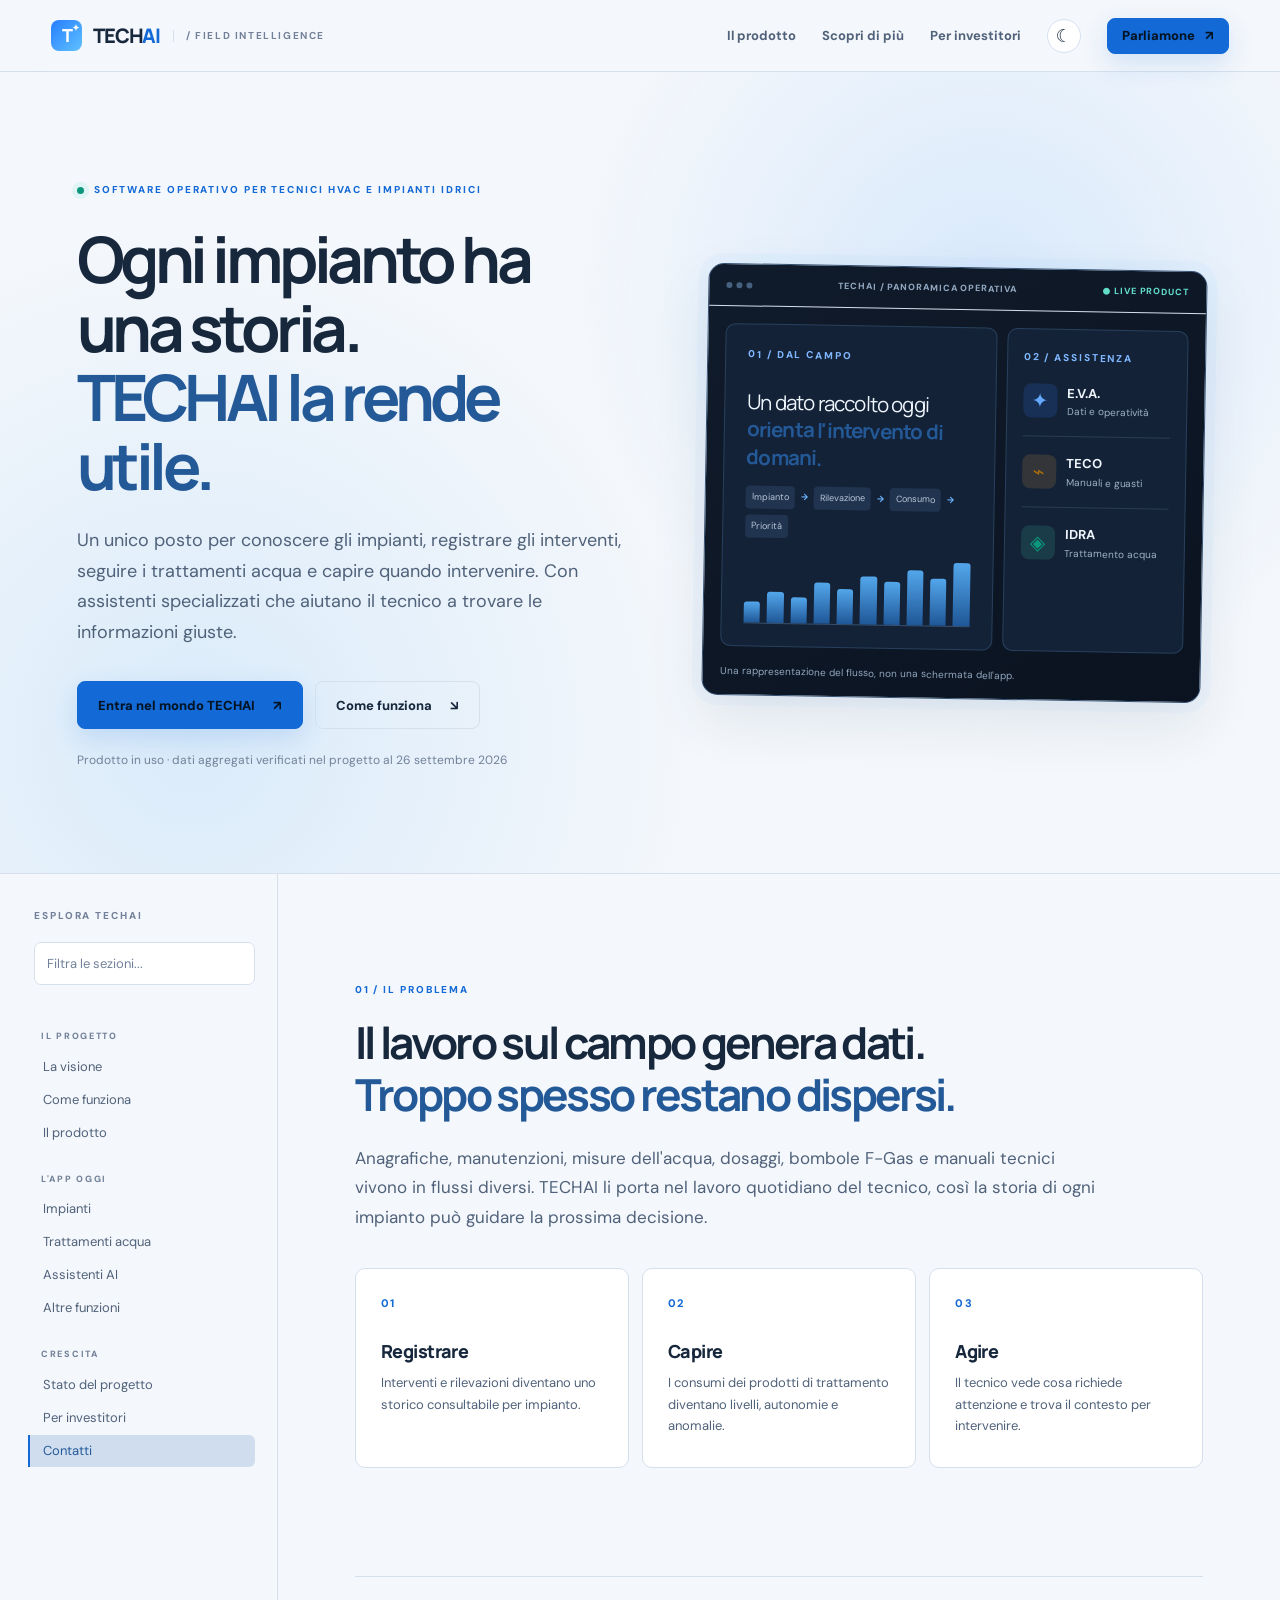
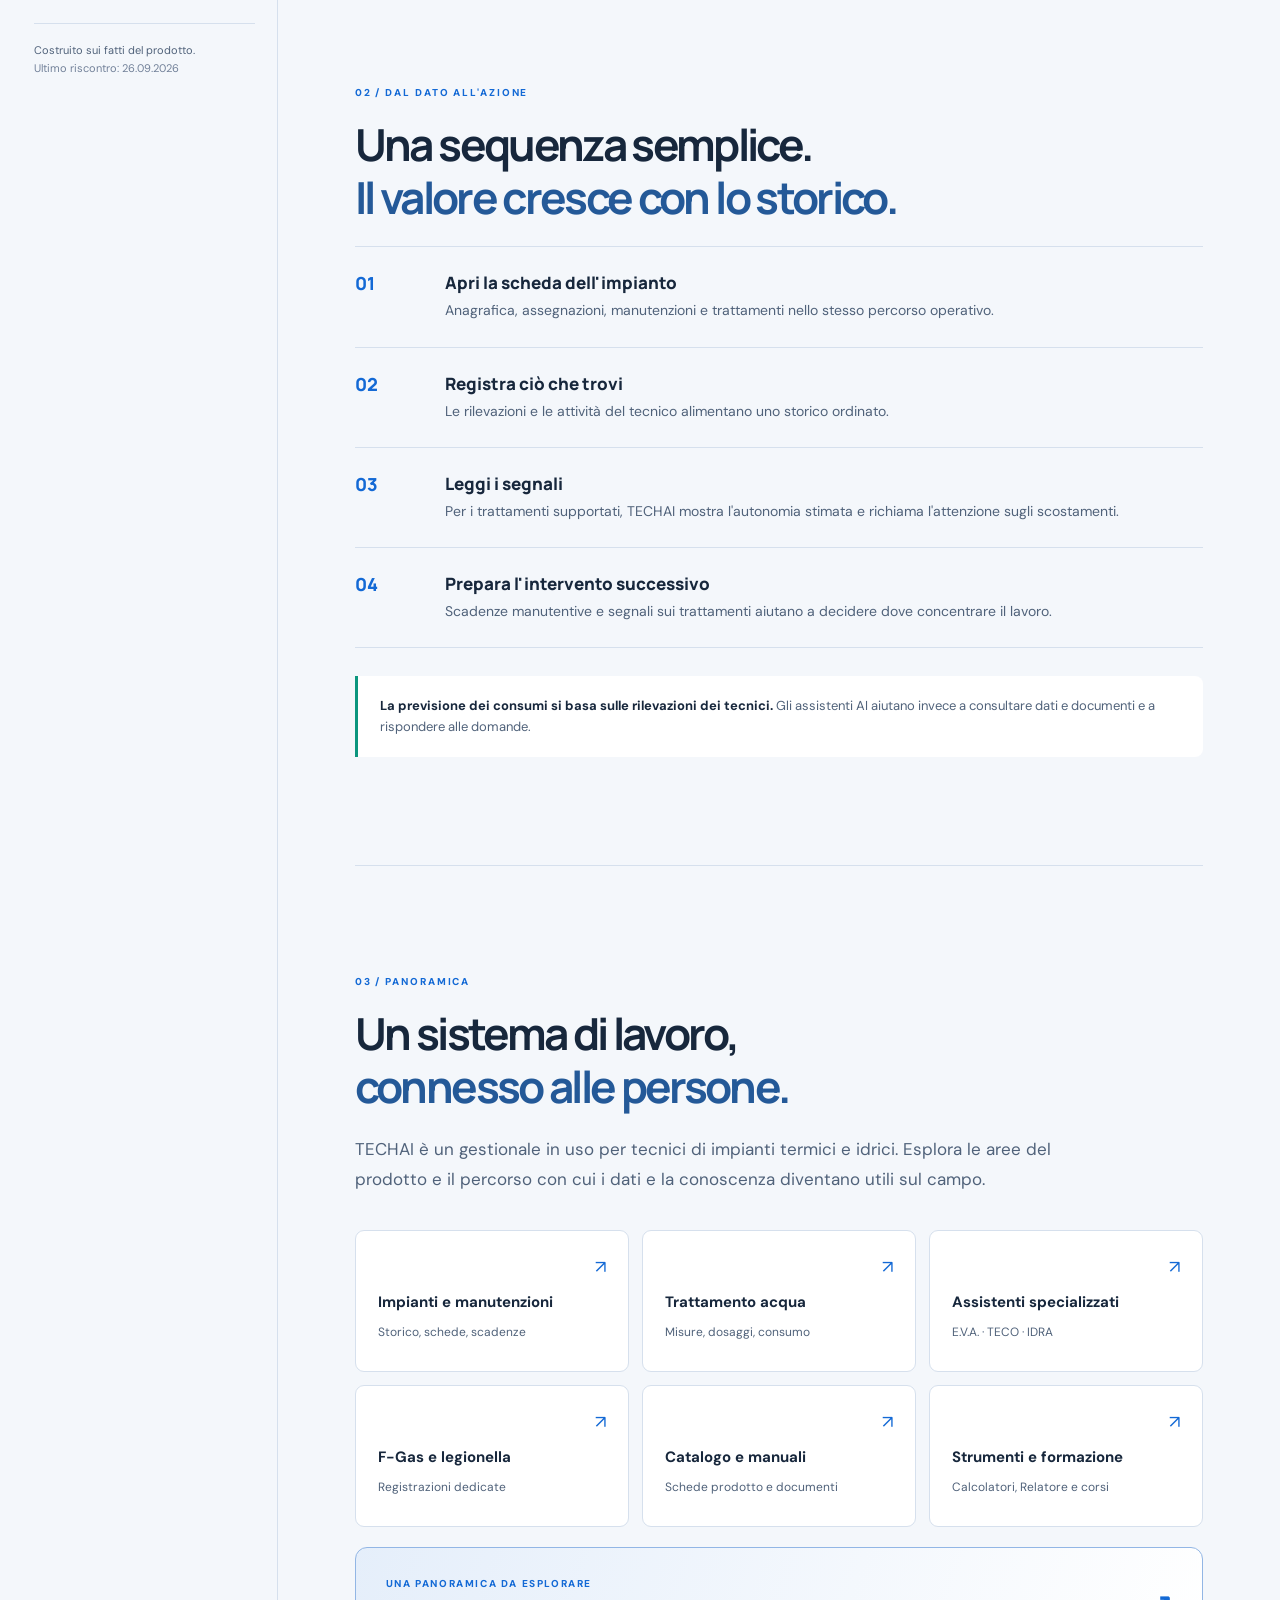
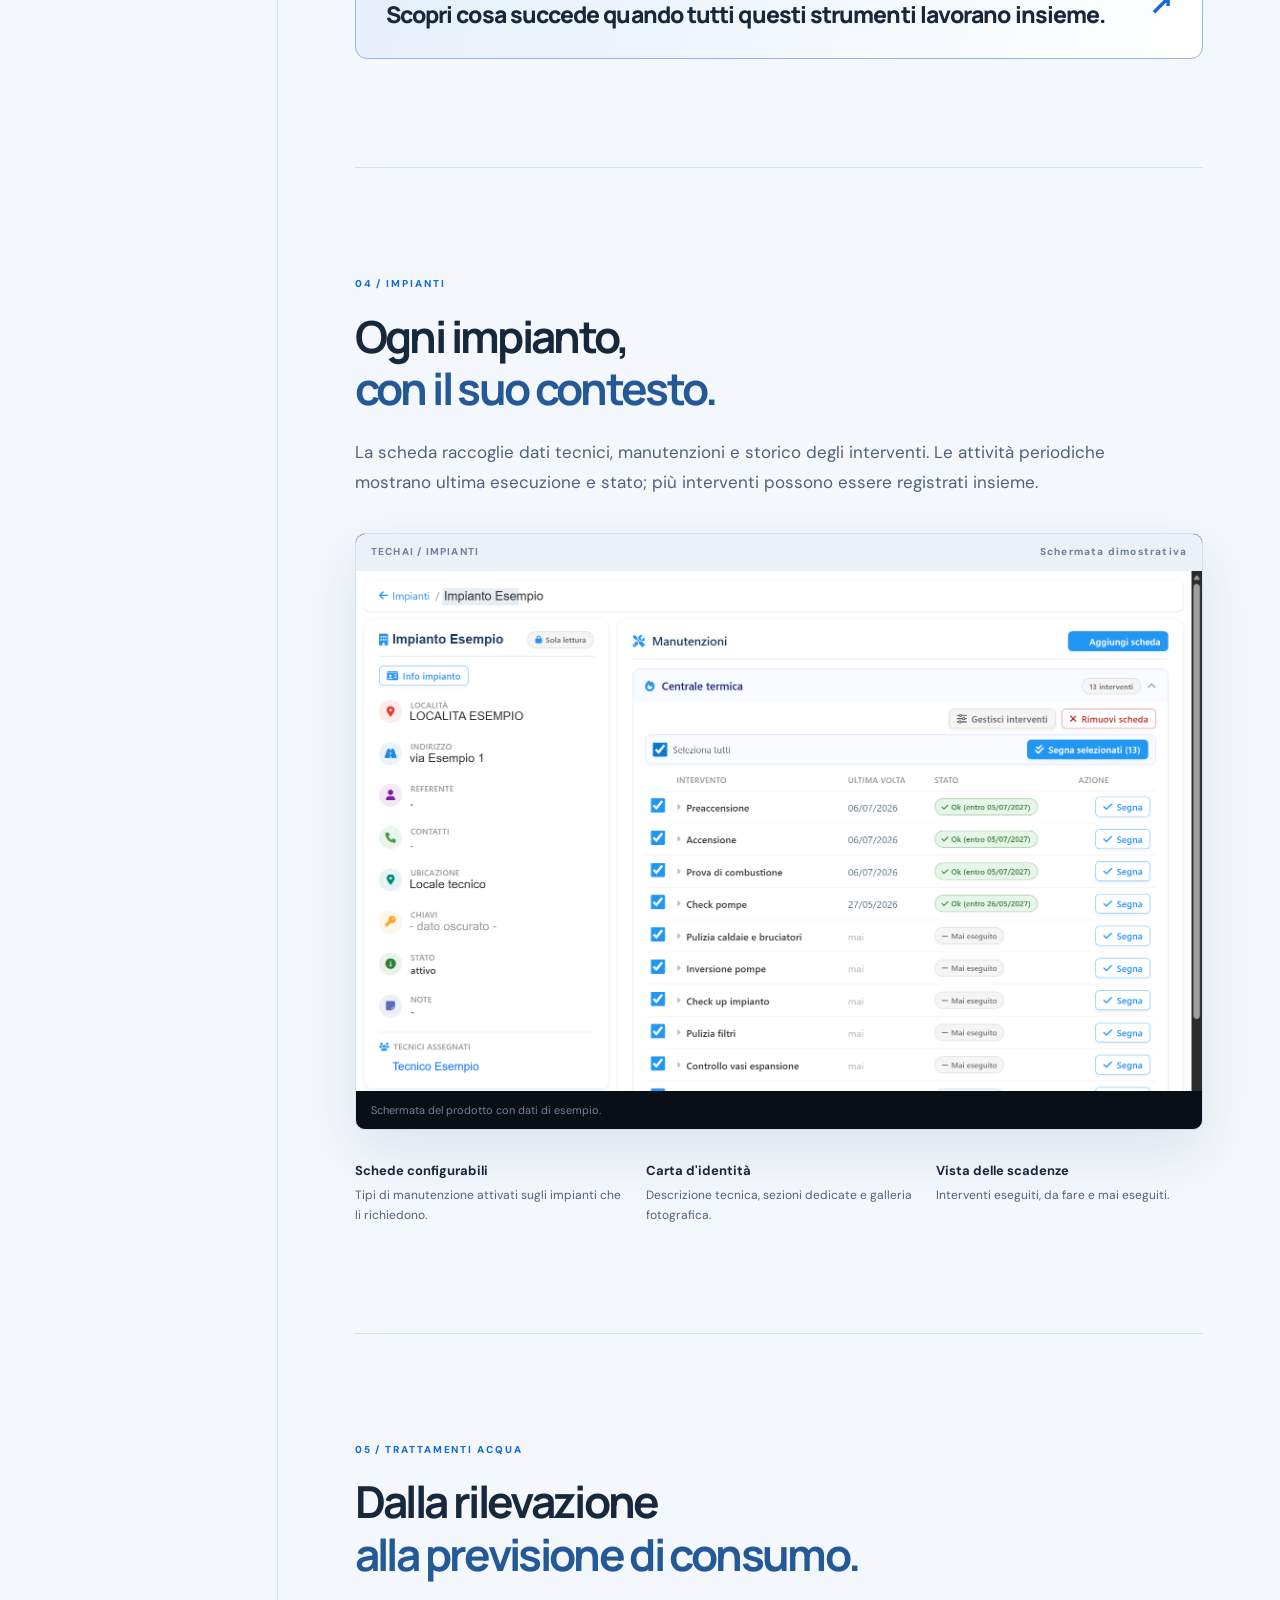
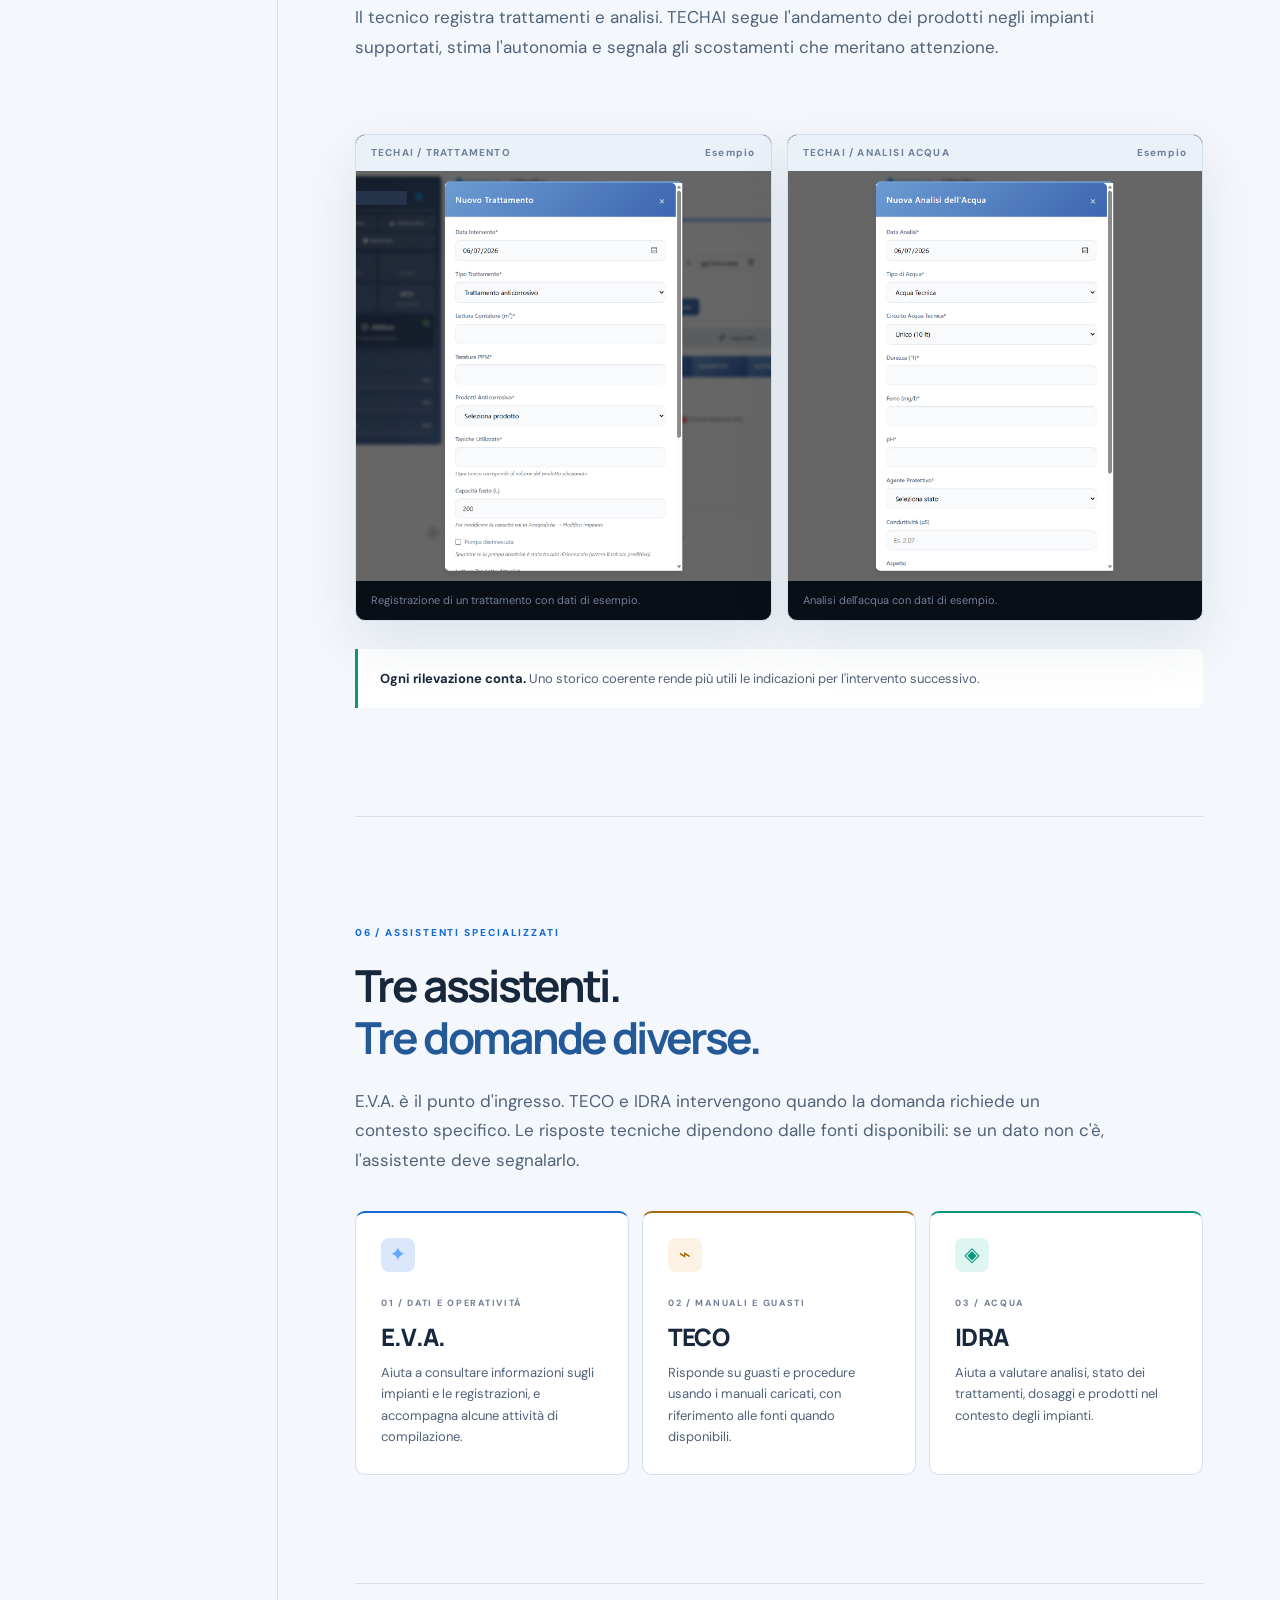
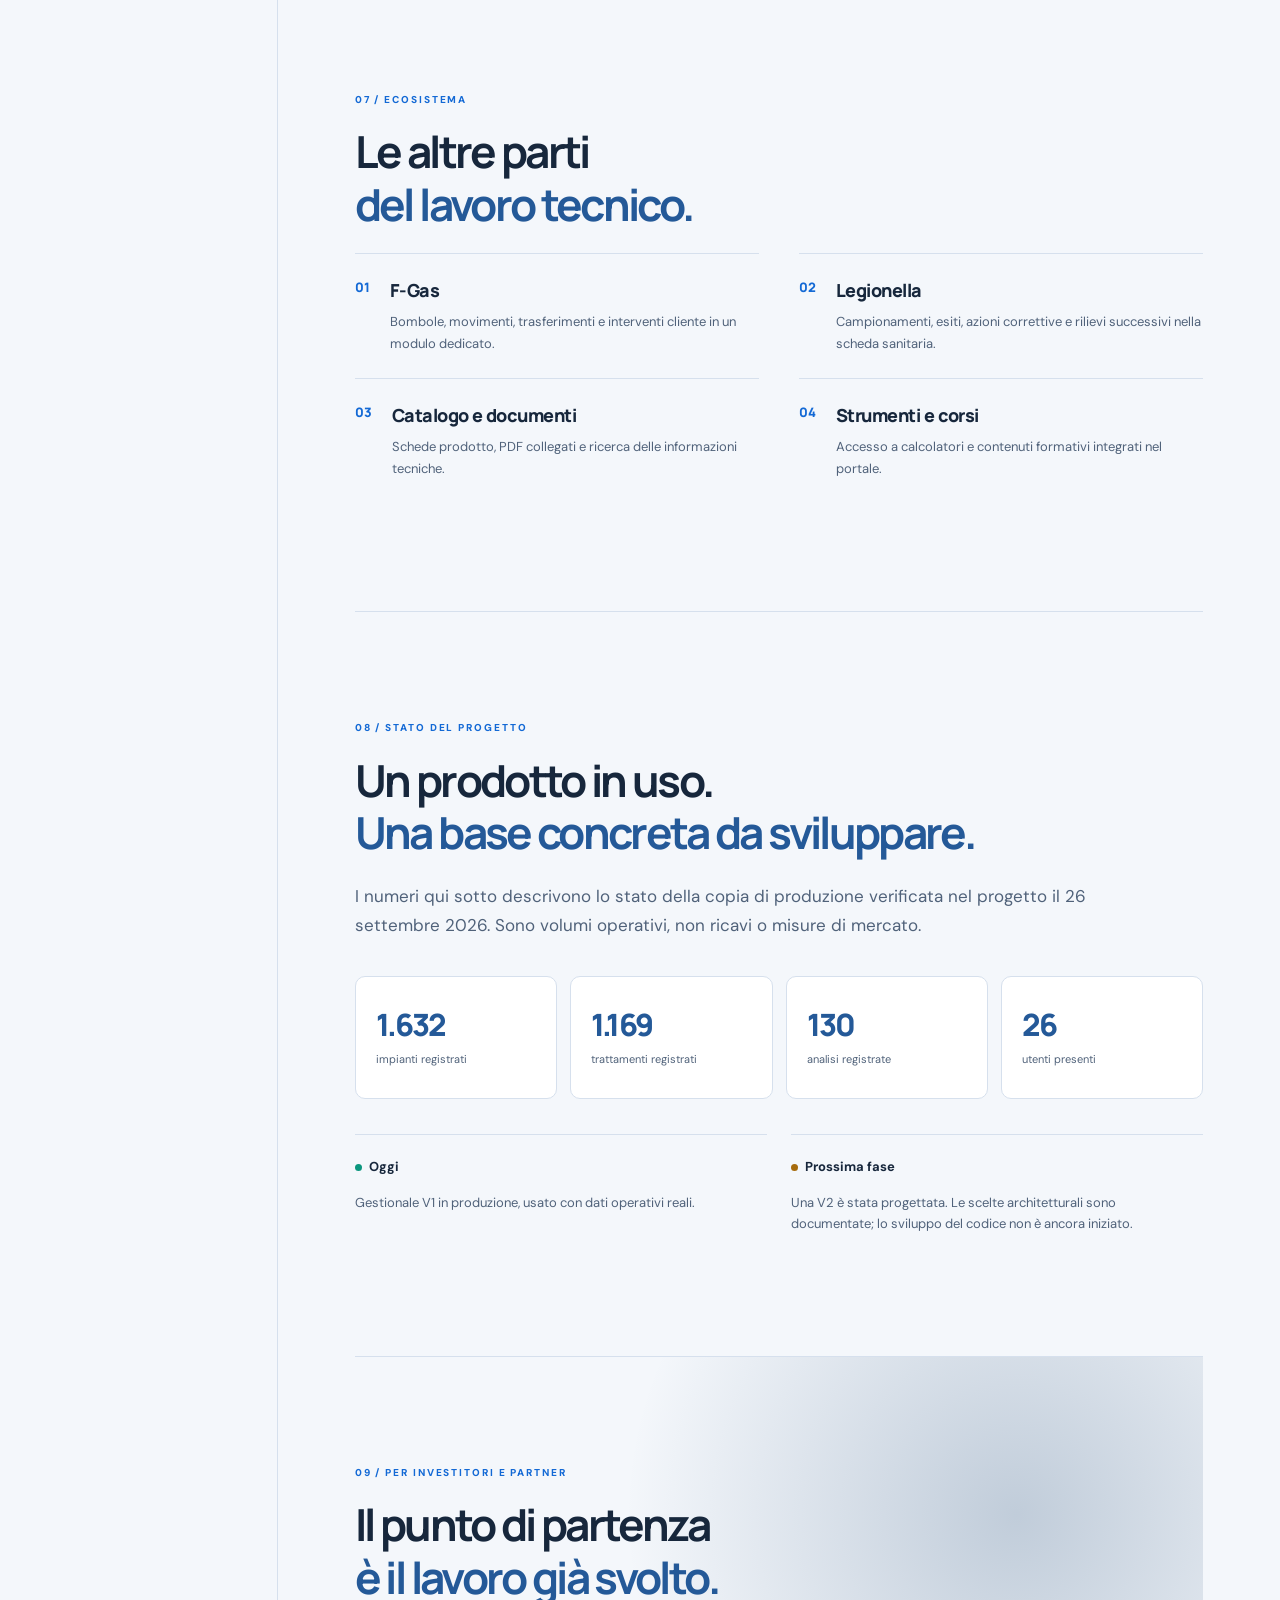
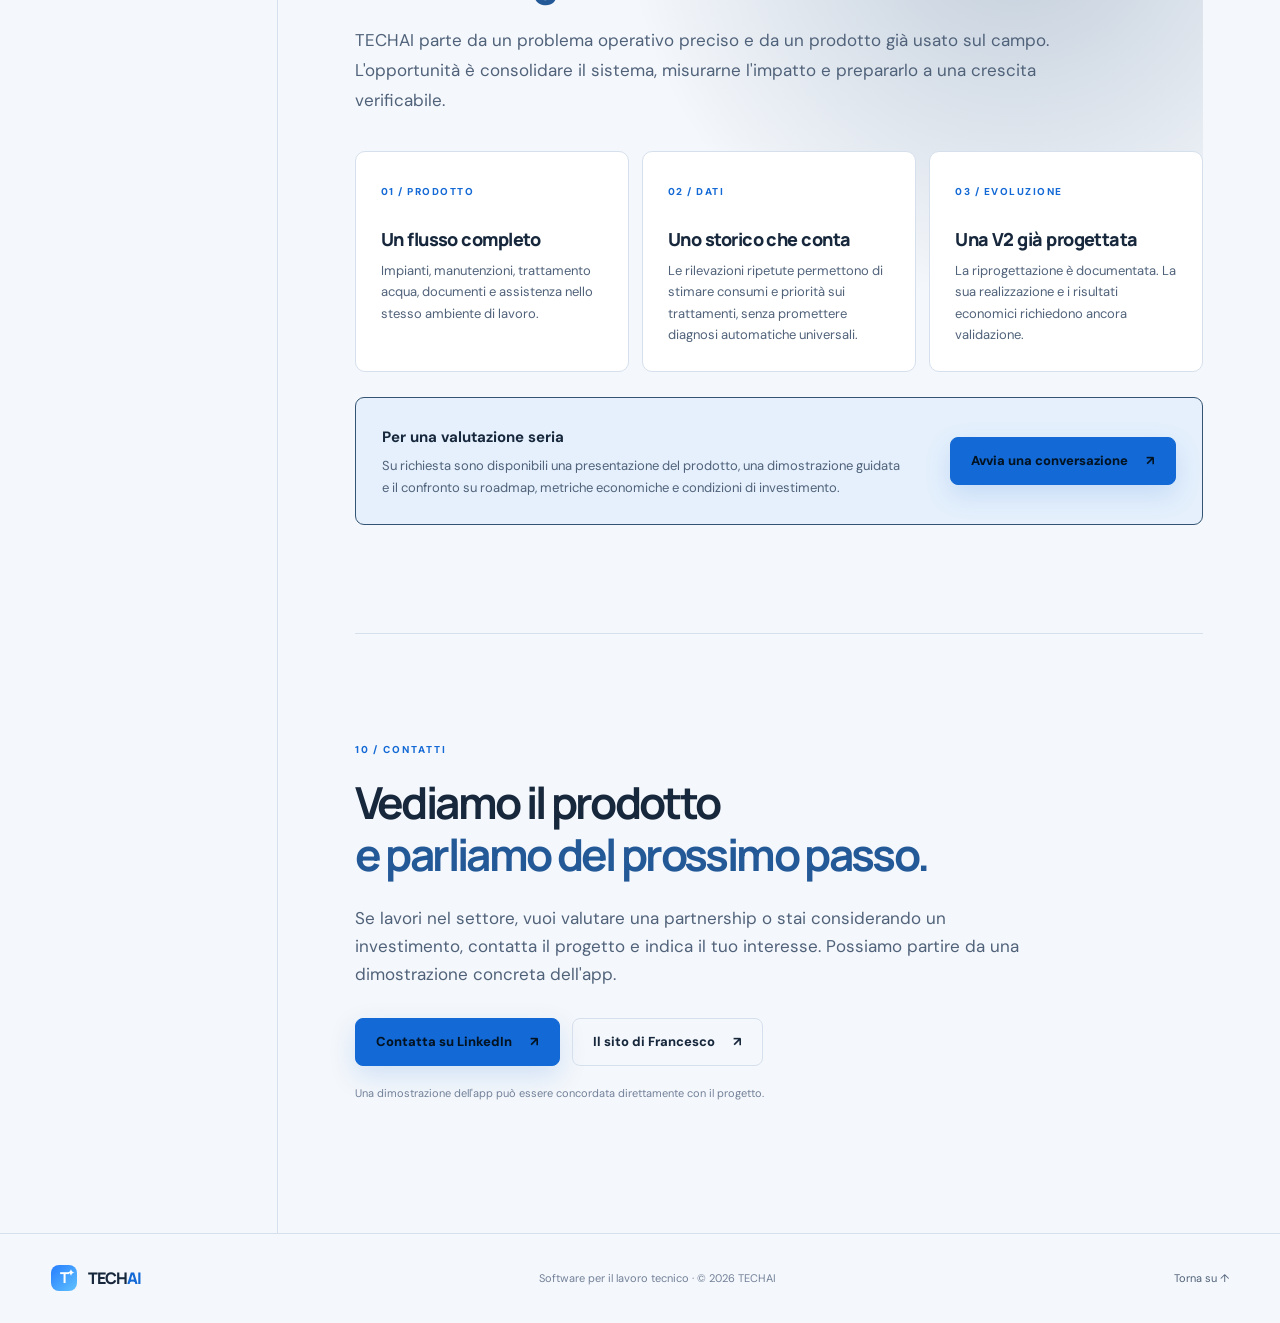
==== index.html @ f060d688 "feat(sito): pubblica anteprima statica TECHAI" ====
<!doctype html>
<html lang="it">
<head>
  <meta charset="utf-8">
  <meta name="viewport" content="width=device-width, initial-scale=1">
  <meta name="theme-color" content="#f4f7fb">
  <meta name="description" content="TECHAI unisce impianti, manutenzioni, trattamento acqua, dati di consumo e assistenti specializzati nel lavoro quotidiano dei tecnici HVAC.">
  <title>TECHAI — Il lavoro tecnico, in un unico sistema</title>
  <link rel="stylesheet" href="styles.css">
  <script defer src="app.js"></script>
</head>
<body class="light">
  <a class="skip-link" href="#contenuto">Vai al contenuto</a>
  <header class="topbar">
    <a class="brand" href="#inizio" aria-label="TECHAI, torna all'inizio"><span class="brand-mark" aria-hidden="true">T<span>✦</span></span><span>TECH<span class="brand-ai">AI</span></span><span class="brand-tag">/ FIELD INTELLIGENCE</span></a>
    <nav class="top-actions" aria-label="Azioni principali">
      <a href="#prodotto">Il prodotto</a><a href="scopri.html">Scopri di più</a><a href="#investitori">Per investitori</a>
      <button id="themeToggle" class="theme-button" type="button" aria-label="Cambia tema" title="Cambia tema">☼</button>
      <a class="button button-small" href="#contatti">Parliamone <span aria-hidden="true">↗</span></a>
    </nav>
  </header>

  <section class="hero" id="inizio" aria-labelledby="hero-title">
    <div class="hero-copy">
      <div class="eyebrow"><span class="pulse"></span> SOFTWARE OPERATIVO PER TECNICI HVAC E IMPIANTI IDRICI</div>
      <h1 id="hero-title">Ogni impianto ha una storia.<br><em>TECHAI la rende utile.</em></h1>
      <p class="hero-lead">Un unico posto per conoscere gli impianti, registrare gli interventi, seguire i trattamenti acqua e capire quando intervenire. Con assistenti specializzati che aiutano il tecnico a trovare le informazioni giuste.</p>
      <div class="hero-buttons"><a class="button" href="scopri.html">Entra nel mondo TECHAI <span aria-hidden="true">↗</span></a><a class="button button-ghost" href="#come-funziona">Come funziona <span aria-hidden="true">↘</span></a></div>
      <p class="hero-note">Prodotto in uso · dati aggregati verificati nel progetto al 26 settembre 2026</p>
    </div>
    <div class="hero-visual" aria-label="Sintesi illustrativa del flusso TECHAI">
      <div class="visual-head"><span class="visual-dots"><i></i><i></i><i></i></span><span>TECHAI / PANORAMICA OPERATIVA</span><span>● LIVE PRODUCT</span></div>
      <div class="visual-grid">
        <div class="visual-primary"><div class="visual-kicker">01 / DAL CAMPO</div><div class="visual-big">Un dato raccolto oggi<br><strong>orienta l'intervento di domani.</strong></div><div class="visual-flow"><span>Impianto</span><b>→</b><span>Rilevazione</span><b>→</b><span>Consumo</span><b>→</b><span>Priorità</span></div><div class="bars" aria-hidden="true"><i style="height:32%"></i><i style="height:46%"></i><i style="height:39%"></i><i style="height:61%"></i><i style="height:53%"></i><i style="height:72%"></i><i style="height:65%"></i><i style="height:82%"></i><i style="height:70%"></i><i style="height:94%"></i></div></div>
        <div class="visual-side"><div class="visual-kicker">02 / ASSISTENZA</div><div class="agent-row"><span class="agent-symbol blue">✦</span><span><b>E.V.A.</b><small>Dati e operatività</small></span></div><div class="agent-row"><span class="agent-symbol amber">⌁</span><span><b>TECO</b><small>Manuali e guasti</small></span></div><div class="agent-row"><span class="agent-symbol teal">◈</span><span><b>IDRA</b><small>Trattamento acqua</small></span></div></div>
      </div>
      <div class="visual-foot">Una rappresentazione del flusso, non una schermata dell'app.</div>
    </div>
  </section>

  <div class="page-shell" id="contenuto">
    <aside class="rail" aria-label="Indice della pagina"><div class="rail-inner"><div class="rail-label">ESPLORA TECHAI</div><input id="railSearch" class="rail-search" type="search" placeholder="Filtra le sezioni..." aria-label="Filtra le sezioni"><nav id="railNav" aria-label="Sezioni"><div class="nav-group">IL PROGETTO</div><a href="#visione">La visione</a><a href="#come-funziona">Come funziona</a><a href="#prodotto">Il prodotto</a><div class="nav-group">L'APP OGGI</div><a href="#impianti">Impianti</a><a href="#acqua">Trattamenti acqua</a><a href="#assistenti">Assistenti AI</a><a href="#altre-funzioni">Altre funzioni</a><div class="nav-group">CRESCITA</div><a href="#trazione">Stato del progetto</a><a href="#investitori">Per investitori</a><a href="#contatti">Contatti</a></nav><div class="rail-bottom">Costruito sui fatti del prodotto.<br><span>Ultimo riscontro: 26.09.2026</span></div></div></aside>
    <main class="content">
      <section class="section" id="visione"><div class="section-label">01 / IL PROBLEMA</div><h2>Il lavoro sul campo genera dati.<br><span>Troppo spesso restano dispersi.</span></h2><p class="section-intro">Anagrafiche, manutenzioni, misure dell'acqua, dosaggi, bombole F-Gas e manuali tecnici vivono in flussi diversi. TECHAI li porta nel lavoro quotidiano del tecnico, così la storia di ogni impianto può guidare la prossima decisione.</p><div class="three-grid"><article class="feature-card"><div class="card-icon">01</div><h3>Registrare</h3><p>Interventi e rilevazioni diventano uno storico consultabile per impianto.</p></article><article class="feature-card"><div class="card-icon">02</div><h3>Capire</h3><p>I consumi dei prodotti di trattamento diventano livelli, autonomie e anomalie.</p></article><article class="feature-card"><div class="card-icon">03</div><h3>Agire</h3><p>Il tecnico vede cosa richiede attenzione e trova il contesto per intervenire.</p></article></div></section>

      <section class="section" id="come-funziona"><div class="section-label">02 / DAL DATO ALL'AZIONE</div><h2>Una sequenza semplice.<br><span>Il valore cresce con lo storico.</span></h2><div class="steps"><div class="step"><span>01</span><div><h3>Apri la scheda dell'impianto</h3><p>Anagrafica, assegnazioni, manutenzioni e trattamenti nello stesso percorso operativo.</p></div></div><div class="step"><span>02</span><div><h3>Registra ciò che trovi</h3><p>Le rilevazioni e le attività del tecnico alimentano uno storico ordinato.</p></div></div><div class="step"><span>03</span><div><h3>Leggi i segnali</h3><p>Per i trattamenti supportati, TECHAI mostra l'autonomia stimata e richiama l'attenzione sugli scostamenti.</p></div></div><div class="step"><span>04</span><div><h3>Prepara l'intervento successivo</h3><p>Scadenze manutentive e segnali sui trattamenti aiutano a decidere dove concentrare il lavoro.</p></div></div></div><div class="callout"><b>La previsione dei consumi si basa sulle rilevazioni dei tecnici.</b> Gli assistenti AI aiutano invece a consultare dati e documenti e a rispondere alle domande.</div></section>

      <section class="section" id="prodotto"><div class="section-label">03 / PANORAMICA</div><h2>Un sistema di lavoro,<br><span>connesso alle persone.</span></h2><p class="section-intro">TECHAI è un gestionale in uso per tecnici di impianti termici e idrici. Esplora le aree del prodotto e il percorso con cui i dati e la conoscenza diventano utili sul campo.</p><div class="module-grid"><a href="scopri.html#impianti" class="module"><span>↗</span><b>Impianti e manutenzioni</b><small>Storico, schede, scadenze</small></a><a href="scopri.html#acqua" class="module"><span>↗</span><b>Trattamento acqua</b><small>Misure, dosaggi, consumo</small></a><a href="scopri.html#intelligenza" class="module"><span>↗</span><b>Assistenti specializzati</b><small>E.V.A. · TECO · IDRA</small></a><a href="scopri.html#tracciabilita" class="module"><span>↗</span><b>F-Gas e legionella</b><small>Registrazioni dedicate</small></a><a href="scopri.html#prodotti" class="module"><span>↗</span><b>Catalogo e manuali</b><small>Schede prodotto e documenti</small></a><a href="scopri.html#strumenti" class="module"><span>↗</span><b>Strumenti e formazione</b><small>Calcolatori, Relatore e corsi</small></a></div><a class="discover-banner" href="scopri.html"><span><small>UNA PANORAMICA DA ESPLORARE</small><strong>Scopri cosa succede quando tutti questi strumenti lavorano insieme.</strong></span><b aria-hidden="true">↗</b></a></section>

      <section class="section detail-section" id="impianti"><div class="section-label">04 / IMPIANTI</div><h2>Ogni impianto,<br><span>con il suo contesto.</span></h2><p class="section-intro">La scheda raccoglie dati tecnici, manutenzioni e storico degli interventi. Le attività periodiche mostrano ultima esecuzione e stato; più interventi possono essere registrati insieme.</p><figure class="screenshot"><div class="shot-bar"><span>TECHAI / IMPIANTI</span><span>Schermata dimostrativa</span></div><img src="assets/04-dettaglio-impianto-manutenzioni.png" alt="Scheda dimostrativa di un impianto con l'elenco delle manutenzioni e le relative scadenze" loading="lazy"><figcaption>Schermata del prodotto con dati di esempio.</figcaption></figure><div class="detail-points"><div><b>Schede configurabili</b><span>Tipi di manutenzione attivati sugli impianti che li richiedono.</span></div><div><b>Carta d'identità</b><span>Descrizione tecnica, sezioni dedicate e galleria fotografica.</span></div><div><b>Vista delle scadenze</b><span>Interventi eseguiti, da fare e mai eseguiti.</span></div></div></section>

      <section class="section detail-section" id="acqua"><div class="section-label">05 / TRATTAMENTI ACQUA</div><h2>Dalla rilevazione<br><span>alla previsione di consumo.</span></h2><p class="section-intro">Il tecnico registra trattamenti e analisi. TECHAI segue l'andamento dei prodotti negli impianti supportati, stima l'autonomia e segnala gli scostamenti che meritano attenzione.</p><div class="split-shots"><figure class="screenshot"><div class="shot-bar"><span>TECHAI / TRATTAMENTO</span><span>Esempio</span></div><img src="assets/06-nuovo-trattamento.png" alt="Modulo dimostrativo di registrazione di un trattamento anticorrosivo" loading="lazy"><figcaption>Registrazione di un trattamento con dati di esempio.</figcaption></figure><figure class="screenshot"><div class="shot-bar"><span>TECHAI / ANALISI ACQUA</span><span>Esempio</span></div><img src="assets/07-nuova-analisi-acqua.png" alt="Modulo dimostrativo per registrare un'analisi dell'acqua" loading="lazy"><figcaption>Analisi dell'acqua con dati di esempio.</figcaption></figure></div><div class="callout"><b>Ogni rilevazione conta.</b> Uno storico coerente rende più utili le indicazioni per l'intervento successivo.</div></section>

      <section class="section" id="assistenti"><div class="section-label">06 / ASSISTENTI SPECIALIZZATI</div><h2>Tre assistenti.<br><span>Tre domande diverse.</span></h2><p class="section-intro">E.V.A. è il punto d'ingresso. TECO e IDRA intervengono quando la domanda richiede un contesto specifico. Le risposte tecniche dipendono dalle fonti disponibili: se un dato non c'è, l'assistente deve segnalarlo.</p><div class="agent-cards"><article class="agent-card eva"><span class="agent-symbol blue">✦</span><div class="agent-code">01 / DATI E OPERATIVITÀ</div><h3>E.V.A.</h3><p>Aiuta a consultare informazioni sugli impianti e le registrazioni, e accompagna alcune attività di compilazione.</p></article><article class="agent-card teco"><span class="agent-symbol amber">⌁</span><div class="agent-code">02 / MANUALI E GUASTI</div><h3>TECO</h3><p>Risponde su guasti e procedure usando i manuali caricati, con riferimento alle fonti quando disponibili.</p></article><article class="agent-card idra"><span class="agent-symbol teal">◈</span><div class="agent-code">03 / ACQUA</div><h3>IDRA</h3><p>Aiuta a valutare analisi, stato dei trattamenti, dosaggi e prodotti nel contesto degli impianti.</p></article></div></section>

      <section class="section" id="altre-funzioni"><div class="section-label">07 / ECOSISTEMA</div><h2>Le altre parti<br><span>del lavoro tecnico.</span></h2><div class="list-grid"><article><span>01</span><div><h3>F-Gas</h3><p>Bombole, movimenti, trasferimenti e interventi cliente in un modulo dedicato.</p></div></article><article><span>02</span><div><h3>Legionella</h3><p>Campionamenti, esiti, azioni correttive e rilievi successivi nella scheda sanitaria.</p></div></article><article><span>03</span><div><h3>Catalogo e documenti</h3><p>Schede prodotto, PDF collegati e ricerca delle informazioni tecniche.</p></div></article><article><span>04</span><div><h3>Strumenti e corsi</h3><p>Accesso a calcolatori e contenuti formativi integrati nel portale.</p></div></article></div></section>

      <section class="section" id="trazione"><div class="section-label">08 / STATO DEL PROGETTO</div><h2>Un prodotto in uso.<br><span>Una base concreta da sviluppare.</span></h2><p class="section-intro">I numeri qui sotto descrivono lo stato della copia di produzione verificata nel progetto il 26 settembre 2026. Sono volumi operativi, non ricavi o misure di mercato.</p><div class="metric-grid"><div class="metric"><strong>1.632</strong><span>impianti registrati</span></div><div class="metric"><strong>1.169</strong><span>trattamenti registrati</span></div><div class="metric"><strong>130</strong><span>analisi registrate</span></div><div class="metric"><strong>26</strong><span>utenti presenti</span></div></div><div class="state-grid"><div><span class="state-dot active"></span><b>Oggi</b><p>Gestionale V1 in produzione, usato con dati operativi reali.</p></div><div><span class="state-dot planned"></span><b>Prossima fase</b><p>Una V2 è stata progettata. Le scelte architetturali sono documentate; lo sviluppo del codice non è ancora iniziato.</p></div></div></section>

      <section class="section investor-section" id="investitori"><div class="section-label">09 / PER INVESTITORI E PARTNER</div><h2>Il punto di partenza<br><span>è il lavoro già svolto.</span></h2><p class="section-intro">TECHAI parte da un problema operativo preciso e da un prodotto già usato sul campo. L'opportunità è consolidare il sistema, misurarne l'impatto e prepararlo a una crescita verificabile.</p><div class="investor-grid"><article><span>01 / PRODOTTO</span><h3>Un flusso completo</h3><p>Impianti, manutenzioni, trattamento acqua, documenti e assistenza nello stesso ambiente di lavoro.</p></article><article><span>02 / DATI</span><h3>Uno storico che conta</h3><p>Le rilevazioni ripetute permettono di stimare consumi e priorità sui trattamenti, senza promettere diagnosi automatiche universali.</p></article><article><span>03 / EVOLUZIONE</span><h3>Una V2 già progettata</h3><p>La riprogettazione è documentata. La sua realizzazione e i risultati economici richiedono ancora validazione.</p></article></div><div class="investor-note"><div><b>Per una valutazione seria</b><p>Su richiesta sono disponibili una presentazione del prodotto, una dimostrazione guidata e il confronto su roadmap, metriche economiche e condizioni di investimento.</p></div><a class="button" href="#contatti">Avvia una conversazione <span aria-hidden="true">↗</span></a></div></section>

      <section class="section contact-section" id="contatti"><div class="section-label">10 / CONTATTI</div><h2>Vediamo il prodotto<br><span>e parliamo del prossimo passo.</span></h2><p>Se lavori nel settore, vuoi valutare una partnership o stai considerando un investimento, contatta il progetto e indica il tuo interesse. Possiamo partire da una dimostrazione concreta dell'app.</p><div class="contact-actions"><a class="button" href="https://www.linkedin.com/in/francesco-boccia-90649a111/" target="_blank" rel="noopener noreferrer">Contatta su LinkedIn <span aria-hidden="true">↗</span></a><a class="button button-ghost" href="https://boccia.altervista.org/francesco/index.html#esperienza" target="_blank" rel="noopener noreferrer">Il sito di Francesco <span aria-hidden="true">↗</span></a></div><p class="contact-footnote">Una dimostrazione dell'app può essere concordata direttamente con il progetto.</p></section>
    </main>
  </div>
  <footer class="footer"><a class="brand" href="#inizio"><span class="brand-mark" aria-hidden="true">T<span>✦</span></span><span>TECH<span class="brand-ai">AI</span></span></a><span>Software per il lavoro tecnico · © <span id="year">2026</span> TECHAI</span><a href="#inizio">Torna su ↑</a></footer>
</body>
</html>
---- styles.css ----
@import url('https://fonts.googleapis.com/css2?family=DM+Sans:wght@400;500;600;700&family=Manrope:wght@400;500;600;700;800&display=swap');
:root{color-scheme:dark;--bg:#080d16;--bg2:#0d1420;--panel:#111b2a;--panel2:#152235;--text:#edf4fb;--muted:#a4b2c5;--faint:#718198;--line:#233248;--accent:#4b9dff;--accent2:#9ecaff;--teal:#51d9c0;--amber:#f6bf6a;--shadow:0 24px 60px #0005}
*{box-sizing:border-box}html{scroll-behavior:smooth;scroll-padding-top:94px}body{margin:0;background:var(--bg);color:var(--text);font-family:'DM Sans',system-ui,sans-serif;font-size:16px;line-height:1.65}a{color:inherit;text-decoration:none}button,input{font:inherit}button{cursor:pointer}img{max-width:100%;display:block}.skip-link{position:absolute;top:-80px;left:16px;background:var(--accent);color:#031322;padding:9px 14px;z-index:100}.skip-link:focus{top:8px}:focus-visible{outline:2px solid var(--accent);outline-offset:4px}
.topbar{height:72px;position:sticky;top:0;z-index:30;display:flex;align-items:center;justify-content:space-between;gap:24px;padding:0 clamp(24px,4vw,64px);background:color-mix(in srgb,var(--bg) 90%,transparent);backdrop-filter:blur(18px);border-bottom:1px solid var(--line)}.brand{display:inline-flex;align-items:center;gap:11px;font-family:Manrope,sans-serif;font-weight:800;font-size:20px;letter-spacing:-.06em;white-space:nowrap}.brand-ai{color:var(--accent)}.brand-mark{display:inline-grid;place-items:center;width:31px;height:31px;border-radius:8px;background:linear-gradient(135deg,#267dff,#60c2ff);color:white;font-size:18px;letter-spacing:-.1em;position:relative}.brand-mark span{position:absolute;font-size:9px;right:4px;top:1px}.brand-tag{font:700 10px/1.2 'DM Sans',sans-serif;letter-spacing:.16em;color:var(--faint);border-left:1px solid var(--line);padding-left:12px;margin-left:2px}.top-actions{display:flex;align-items:center;gap:26px;font-size:13px;font-weight:700}.top-actions>a:not(.button){color:var(--muted)}.top-actions>a:not(.button):hover{color:var(--text)}.theme-button{border:1px solid var(--line);background:var(--panel);color:var(--text);width:34px;height:34px;border-radius:50%;font-size:18px;line-height:1}.button{display:inline-flex;align-items:center;justify-content:center;gap:18px;min-height:48px;padding:0 20px;border:1px solid var(--accent);border-radius:8px;background:var(--accent);color:#031322;font-size:13px;font-weight:800;box-shadow:0 10px 26px #2178dd2b;transition:transform .18s,background .18s,box-shadow .18s}.button:hover{transform:translateY(-2px);background:#7bb7ff;box-shadow:0 13px 32px #2178dd40}.button-small{min-height:36px;padding:0 14px;gap:10px}.button-ghost{background:transparent;color:var(--text);border-color:var(--line);box-shadow:none}.button-ghost:hover{background:var(--panel);box-shadow:none}
.hero{max-width:1600px;margin:auto;min-height:700px;padding:110px clamp(24px,6vw,100px) 90px;display:grid;grid-template-columns:minmax(0,1.05fr) minmax(420px,.95fr);align-items:center;gap:6vw;background:radial-gradient(circle at 77% 28%,#16437a45 0,transparent 36%),radial-gradient(circle at 15% 83%,#11335930 0,transparent 40%)}.hero-copy{max-width:670px}.eyebrow,.section-label,.visual-kicker,.agent-code,.nav-group,.rail-label{font-size:10px;font-weight:800;letter-spacing:.19em;color:var(--accent);text-transform:uppercase}.eyebrow{display:flex;align-items:center;gap:10px}.pulse{width:7px;height:7px;border-radius:50%;background:var(--teal);box-shadow:0 0 0 5px #51d9c01d}.hero h1{font-family:Manrope,sans-serif;font-size:clamp(46px,5vw,78px);line-height:1.08;letter-spacing:-.07em;margin:25px 0}.hero h1 em{font-style:normal;color:var(--accent2)}.hero-lead{max-width:580px;color:var(--muted);font-size:18px;line-height:1.7}.hero-buttons{display:flex;flex-wrap:wrap;gap:12px;margin-top:34px}.hero-note{color:var(--faint);font-size:12px;margin-top:22px}.hero-visual{border:1px solid #355173;background:linear-gradient(145deg,#101b2b,#0b1320);border-radius:16px;box-shadow:var(--shadow),0 0 0 10px #4b9dff0b;transform:rotate(1deg);overflow:hidden}.visual-head{height:42px;display:flex;justify-content:space-between;align-items:center;gap:8px;padding:0 17px;border-bottom:1px solid var(--line);font-size:9px;letter-spacing:.1em;color:var(--faint);font-weight:800}.visual-head span:last-child{color:var(--teal)}.visual-dots{display:flex;gap:4px}.visual-dots i{width:6px;height:6px;background:#45617f;border-radius:50%}.visual-grid{display:grid;grid-template-columns:1.5fr 1fr;gap:10px;padding:17px}.visual-primary,.visual-side{background:#142237;border:1px solid #28405d;border-radius:10px;padding:22px;min-height:276px}.visual-big{font-family:Manrope,sans-serif;font-size:clamp(17px,1.6vw,23px);line-height:1.35;letter-spacing:-.04em;margin:25px 0 15px}.visual-big strong{color:var(--accent2)}.visual-flow{display:flex;flex-wrap:wrap;gap:6px;align-items:center;font-size:9px;color:var(--muted)}.visual-flow span{padding:4px 6px;background:#20344f;border-radius:4px}.visual-flow b{color:var(--accent)}.bars{height:68px;display:flex;align-items:end;gap:7px;margin-top:18px;border-bottom:1px solid #35506e}.bars i{flex:1;background:linear-gradient(0deg,#205da2,#5ab5ff);border-radius:3px 3px 0 0;opacity:.9}.visual-side{padding:20px 16px}.agent-row{display:flex;align-items:center;gap:10px;padding:16px 0;border-bottom:1px solid #2a3c53}.agent-row:last-child{border-bottom:0}.agent-row b{display:block;font-size:13px}.agent-row small{display:block;font-size:10px;color:var(--faint)}.agent-symbol{display:grid;place-items:center;flex:0 0 auto;width:34px;height:34px;border-radius:8px;font-size:20px}.agent-symbol.blue{background:#2979e82b;color:#64a9ff}.agent-symbol.amber{background:#e9a83d25;color:var(--amber)}.agent-symbol.teal{background:#37bea529;color:var(--teal)}.visual-foot{padding:0 17px 14px;color:var(--faint);font-size:10px}
.page-shell{max-width:1600px;margin:auto;display:grid;grid-template-columns:278px minmax(0,1fr);border-top:1px solid var(--line)}.rail{border-right:1px solid var(--line)}.rail-inner{position:sticky;top:72px;height:calc(100vh - 72px);display:flex;flex-direction:column;padding:34px 22px 25px 34px}.rail-label{color:var(--faint);margin:0 0 17px}.rail-search{width:100%;background:var(--panel);color:var(--text);border:1px solid var(--line);border-radius:7px;padding:10px 12px;font-size:13px;outline:none}.rail-search:focus{border-color:var(--accent)}.rail-search::placeholder{color:var(--faint)}#railNav{overflow:auto;padding:10px 0 20px;margin:12px -6px 0;padding-right:6px;scrollbar-width:thin}#railNav a{display:block;border-left:2px solid transparent;padding:8px 13px;border-radius:0 6px 6px 0;color:var(--muted);font-size:13px;line-height:1.3}#railNav a:hover,#railNav a.active{background:#2b69b92d;color:var(--accent2);border-left-color:var(--accent)}#railNav a[hidden],#railNav .nav-group[hidden]{display:none}.nav-group{color:var(--faint);margin:22px 0 7px 13px;font-size:9px}.rail-bottom{margin-top:auto;border-top:1px solid var(--line);padding-top:18px;color:var(--muted);font-size:11px;line-height:1.6}.rail-bottom span{color:var(--faint)}.content{min-width:0;padding:0 clamp(28px,6vw,100px)}.section{padding:108px 0;border-bottom:1px solid var(--line);max-width:1100px;margin:auto}.section-label{margin-bottom:17px}.section h2{font-family:Manrope,sans-serif;font-size:clamp(34px,3.45vw,54px);letter-spacing:-.06em;line-height:1.19;margin:0 0 23px}.section h2 span{color:var(--accent2)}.section-intro{max-width:750px;color:var(--muted);font-size:17px;line-height:1.75;margin:0 0 35px}.three-grid,.module-grid,.agent-cards,.metric-grid,.investor-grid{display:grid;gap:13px}.three-grid,.agent-cards,.investor-grid{grid-template-columns:repeat(3,minmax(0,1fr))}.feature-card,.agent-card,.investor-grid article{background:var(--panel);border:1px solid var(--line);border-radius:10px;padding:25px;min-height:200px}.card-icon{color:var(--accent);font-size:11px;font-weight:800;letter-spacing:.14em;margin-bottom:27px}.feature-card h3,.agent-card h3,.investor-grid h3,.list-grid h3{font:800 18px Manrope,sans-serif;letter-spacing:-.03em;margin:0 0 9px}.feature-card p,.agent-card p,.investor-grid p,.list-grid p{font-size:13px;color:var(--muted);line-height:1.65;margin:0}.steps{border-top:1px solid var(--line)}.step{display:grid;grid-template-columns:70px 1fr;gap:20px;padding:24px 0;border-bottom:1px solid var(--line)}.step>span{color:var(--accent);font:800 18px Manrope,sans-serif}.step h3{font:800 17px Manrope,sans-serif;margin:0 0 5px}.step p{color:var(--muted);margin:0;font-size:14px}.callout{margin-top:28px;border-left:3px solid var(--teal);background:var(--panel);padding:19px 22px;color:var(--muted);font-size:13px;border-radius:0 8px 8px 0}.callout b{color:var(--text)}.module-grid{grid-template-columns:repeat(3,minmax(0,1fr))}.module{background:var(--panel);border:1px solid var(--line);border-radius:9px;padding:22px;min-height:142px;transition:transform .2s,border-color .2s}.module:hover{transform:translateY(-3px);border-color:var(--accent)}.module>span{color:var(--accent);display:block;text-align:right;font-size:18px}.module b{display:block;font-size:15px;margin:8px 0 3px}.module small{color:var(--muted);font-size:12px}.screenshot{margin:36px 0 0;background:#090e17;border:1px solid var(--line);border-radius:10px;overflow:hidden;box-shadow:var(--shadow)}.shot-bar{display:flex;justify-content:space-between;gap:16px;padding:10px 15px;background:var(--panel2);color:var(--faint);font-size:10px;font-weight:800;letter-spacing:.12em}.screenshot img{width:100%;max-height:520px;object-fit:cover;object-position:top;cursor:zoom-in}.screenshot.expanded img{max-height:none;object-fit:contain;cursor:zoom-out}.screenshot figcaption{font-size:11px;color:var(--faint);padding:10px 15px}.detail-points{display:grid;grid-template-columns:repeat(3,1fr);gap:24px;margin-top:30px}.detail-points b{display:block;font-size:13px;margin-bottom:5px}.detail-points span{display:block;color:var(--muted);font-size:12px;line-height:1.6}.split-shots{display:grid;grid-template-columns:1fr 1fr;gap:15px}.split-shots .screenshot img{height:410px;object-fit:cover;object-position:top}.split-shots .screenshot.expanded img{height:auto}.agent-card{min-height:264px}.agent-card .agent-symbol{margin-bottom:24px}.agent-code{font-size:9px;color:var(--faint);margin-bottom:9px}.agent-card.eva{border-top:2px solid var(--accent)}.agent-card.teco{border-top:2px solid var(--amber)}.agent-card.idra{border-top:2px solid var(--teal)}.agent-card h3{font-size:24px}.list-grid{display:grid;grid-template-columns:1fr 1fr;gap:0 40px}.list-grid article{display:flex;gap:20px;border-top:1px solid var(--line);padding:24px 0}.list-grid article>span{color:var(--accent);font:800 13px Manrope,sans-serif}.metric-grid{grid-template-columns:repeat(4,1fr)}.metric{background:var(--panel);border:1px solid var(--line);border-radius:10px;padding:26px 20px}.metric strong{display:block;color:var(--accent2);font:800 clamp(26px,2.4vw,38px) Manrope,sans-serif;letter-spacing:-.06em}.metric span{font-size:11px;color:var(--muted)}.state-grid{display:grid;grid-template-columns:1fr 1fr;gap:24px;margin-top:35px}.state-grid>div{border-top:1px solid var(--line);padding-top:18px}.state-grid b{display:inline-block;margin-left:7px;font-size:13px}.state-grid p{color:var(--muted);font-size:13px;max-width:370px}.state-dot{display:inline-block;width:7px;height:7px;border-radius:50%}.state-dot.active{background:var(--teal)}.state-dot.planned{background:var(--amber)}.investor-section{background:radial-gradient(circle at 78% 18%,#123c693a,transparent 40%)}.investor-grid article>span{color:var(--accent);font-size:10px;font-weight:800;letter-spacing:.15em}.investor-grid h3{margin-top:24px}.investor-note{display:flex;justify-content:space-between;align-items:center;gap:28px;margin-top:25px;padding:26px;border:1px solid #355473;border-radius:9px;background:#18375a40}.investor-note b{font-size:15px}.investor-note p{max-width:520px;color:var(--muted);font-size:13px;margin:5px 0 0}.investor-note .button{white-space:nowrap}.contact-section{border-bottom:0;padding-bottom:120px}.contact-section>p{max-width:680px;color:var(--muted);font-size:17px}.contact-actions{display:flex;flex-wrap:wrap;gap:12px;margin-top:30px}.contact-section .contact-footnote{font-size:11px;color:var(--faint);margin-top:18px}.footer{border-top:1px solid var(--line);min-height:90px;padding:25px clamp(24px,4vw,64px);display:flex;align-items:center;justify-content:space-between;gap:18px;color:var(--faint);font-size:11px}.footer .brand{font-size:16px;color:var(--text)}.footer .brand-mark{width:26px;height:26px;font-size:15px}.footer>a:last-child{color:var(--muted)}
body.light{color-scheme:light;--bg:#f4f7fb;--bg2:#edf2f8;--panel:#fff;--panel2:#eaf1f9;--text:#17273c;--muted:#50627a;--faint:#728199;--line:#d6e0ed;--accent:#1369d5;--accent2:#245998;--teal:#0b967e;--amber:#a66b0d;--shadow:0 22px 55px #3050701c}body.light .hero{background:radial-gradient(circle at 77% 28%,#b7d8fc75,transparent 36%),radial-gradient(circle at 15% 83%,#daebfa,transparent 40%)}body.light .hero-visual{color:#edf4fb}body.light .visual-head,body.light .visual-foot{color:#91a7bf}body.light .visual-side,body.light .visual-primary{background:#142237}body.light .visual-big{color:#edf4fb}body.light .visual-kicker{color:#7eb7ff}body.light .agent-row b{color:#edf4fb}body.light .investor-note{background:#e5f0fc}
.discover-banner{display:flex;align-items:center;justify-content:space-between;gap:24px;margin-top:20px;padding:28px 30px;border:1px solid color-mix(in srgb,var(--accent) 35%,var(--line));border-radius:12px;background:linear-gradient(110deg,color-mix(in srgb,var(--accent) 11%,var(--panel)),var(--panel));transition:transform .2s,box-shadow .2s}.discover-banner:hover{transform:translateY(-3px);box-shadow:var(--shadow)}.discover-banner small{display:block;margin-bottom:7px;color:var(--accent);font-size:10px;font-weight:800;letter-spacing:.16em}.discover-banner strong{display:block;font:800 clamp(17px,2vw,23px)/1.35 Manrope,sans-serif;letter-spacing:-.04em}.discover-banner>b{font:800 28px Manrope,sans-serif;color:var(--accent)}body.light .hero-visual .visual-flow{color:#b9c7d8}body.light .hero-visual .visual-flow b{color:#6cb3ff}body.light .hero-visual .agent-row small{color:#9fb1c7}body.light .hero-visual .visual-head span:last-child{color:#62dcc8}
@media(max-width:1100px){.hero{grid-template-columns:1fr;gap:60px;min-height:auto;padding-top:90px}.hero-visual{max-width:700px;transform:none}.page-shell{grid-template-columns:220px minmax(0,1fr)}.rail-inner{padding-left:18px}.content{padding:0 36px}.three-grid,.agent-cards,.investor-grid{grid-template-columns:1fr 1fr}.metric-grid{grid-template-columns:repeat(2,1fr)}}
@media(max-width:760px){.topbar{height:60px;padding:0 18px}.brand-tag,.top-actions>a:not(.button){display:none}.top-actions{gap:10px}.button-small{min-height:34px;font-size:11px}.hero{padding:72px 22px 72px}.hero h1{font-size:clamp(39px,10vw,60px)}.hero-lead{font-size:16px}.visual-grid{grid-template-columns:1fr}.visual-primary,.visual-side{min-height:0}.visual-side{display:flex;gap:10px;flex-wrap:wrap}.visual-side .visual-kicker{width:100%}.agent-row{padding:6px 0;border:0;flex:1 1 120px}.page-shell{display:block}.rail{position:sticky;top:60px;z-index:20;border-right:0;background:var(--bg);border-bottom:1px solid var(--line)}.rail-inner{height:auto;padding:10px 20px}.rail-label,.rail-search,.rail-bottom,#railNav .nav-group{display:none}#railNav{display:flex;gap:4px;overflow:auto;margin:0;padding:0;scrollbar-width:none}#railNav a{flex:0 0 auto;padding:8px 11px;border-left:0;border-bottom:2px solid transparent;border-radius:5px 5px 0 0;font-size:12px}#railNav a.active{border-left:0;border-bottom-color:var(--accent)}.content{padding:0 22px}.section{padding:75px 0}.three-grid,.module-grid,.agent-cards,.investor-grid,.list-grid,.detail-points,.split-shots,.state-grid{grid-template-columns:1fr}.feature-card,.agent-card,.investor-grid article{min-height:0}.detail-points{gap:20px}.screenshot img{max-height:350px}.split-shots .screenshot img{height:320px}.investor-note{display:block}.investor-note .button{margin-top:20px}.footer{display:block}.footer>*{display:block;margin:0 0 12px}.footer .brand{display:inline-flex}.section-intro{font-size:15px}}
@media(prefers-reduced-motion:reduce){html{scroll-behavior:auto}.button,.module{transition:none}}
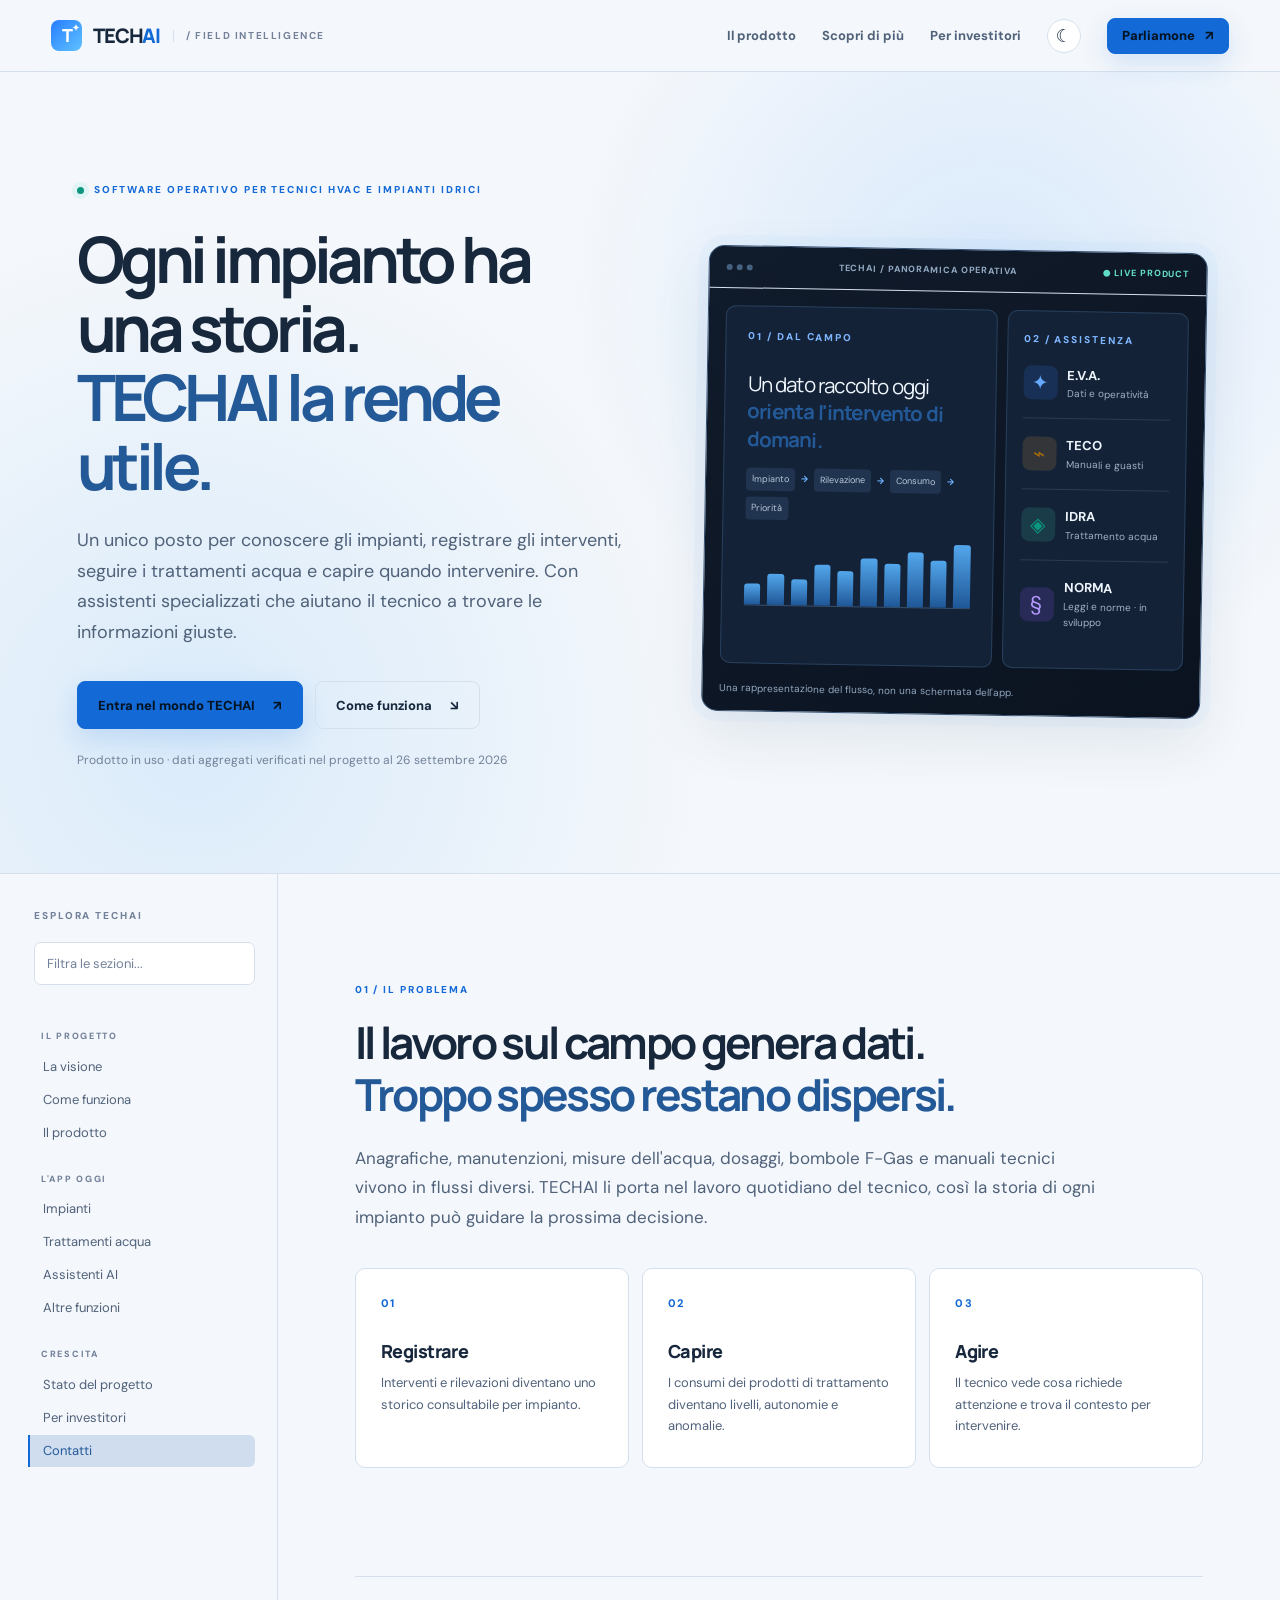
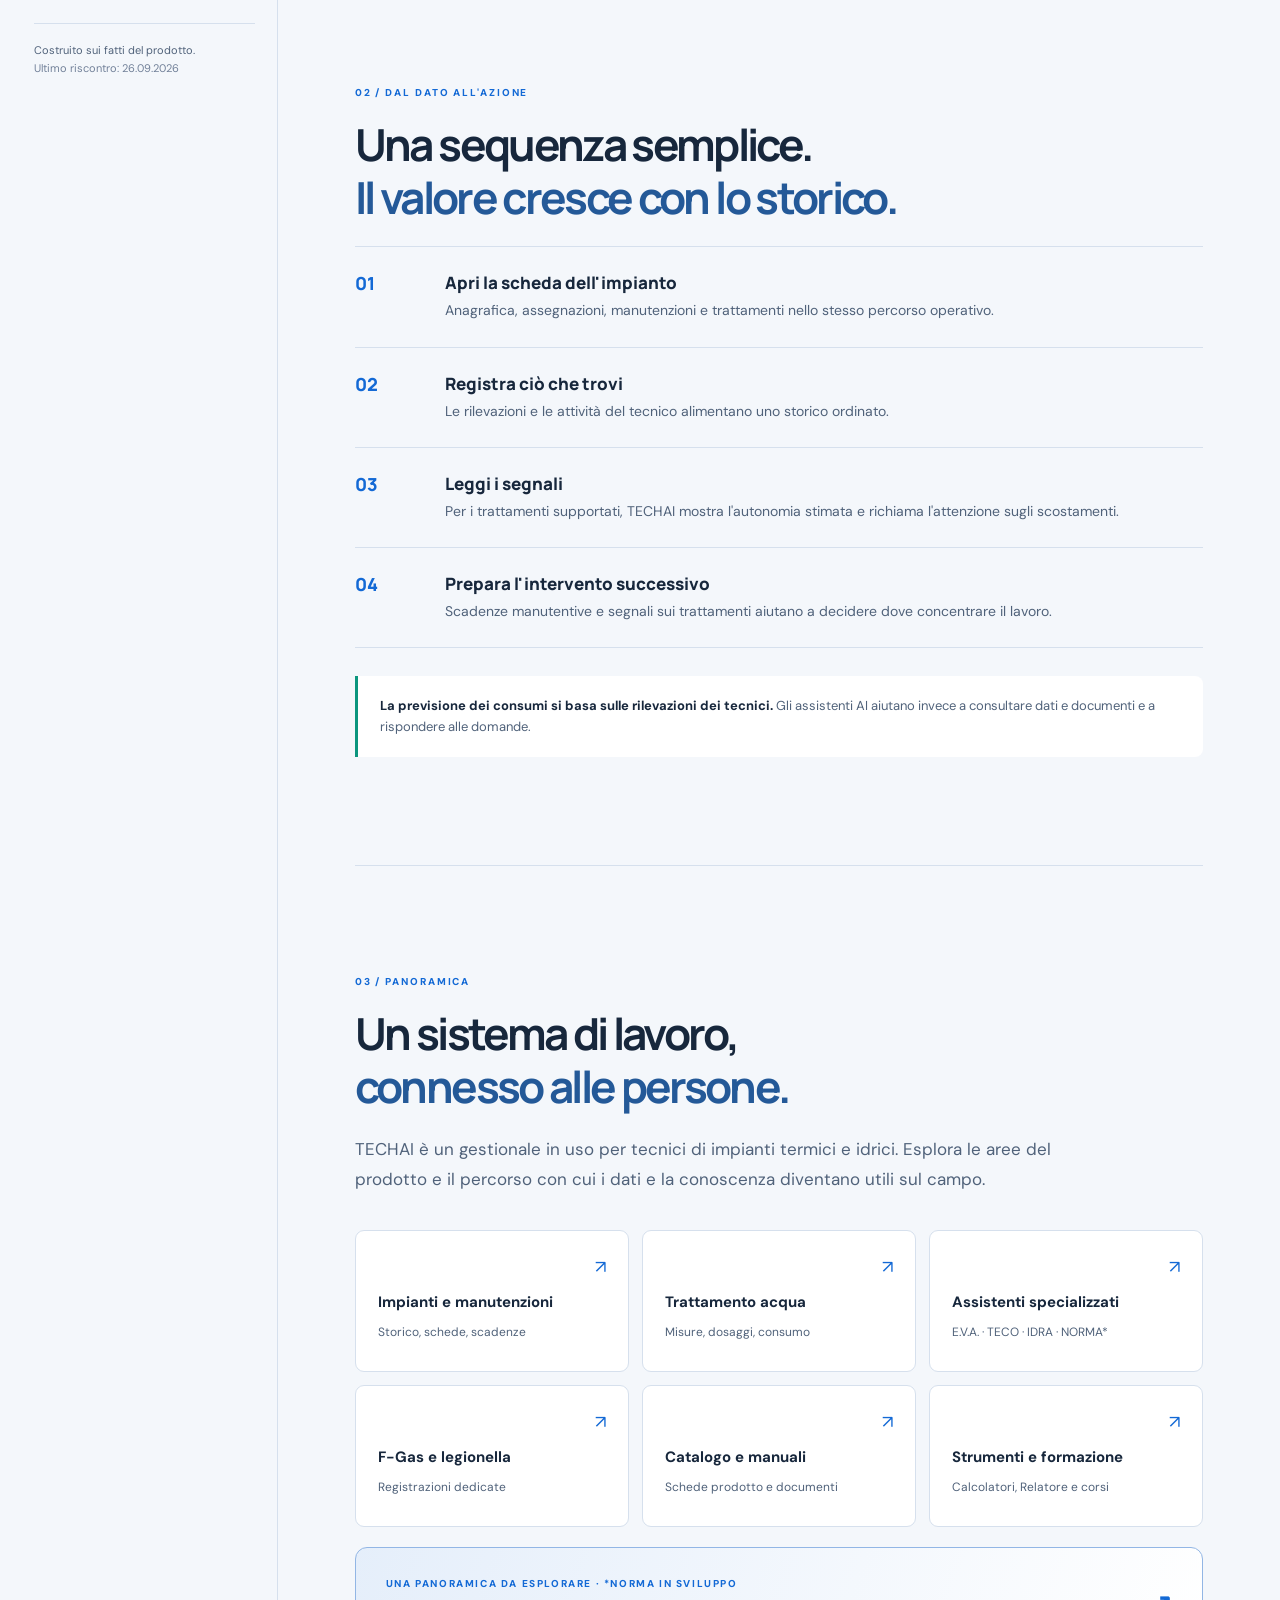
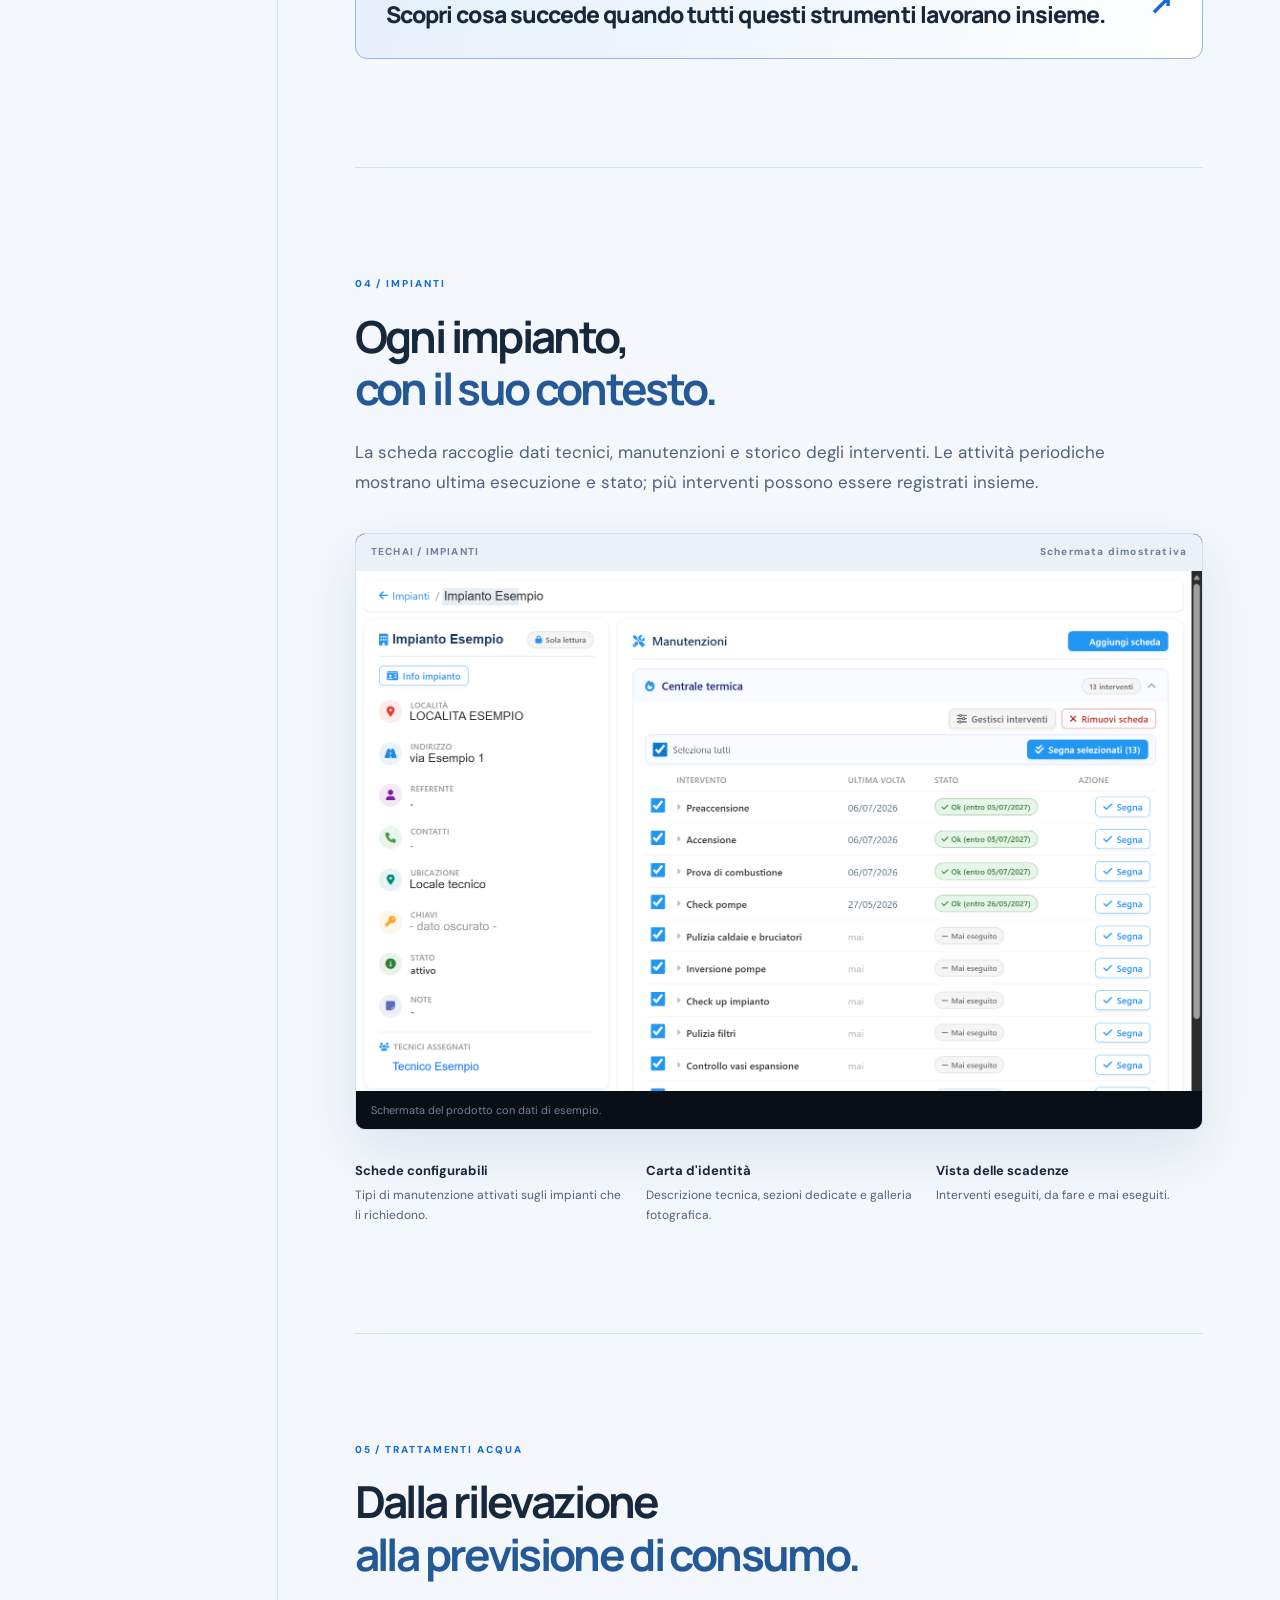
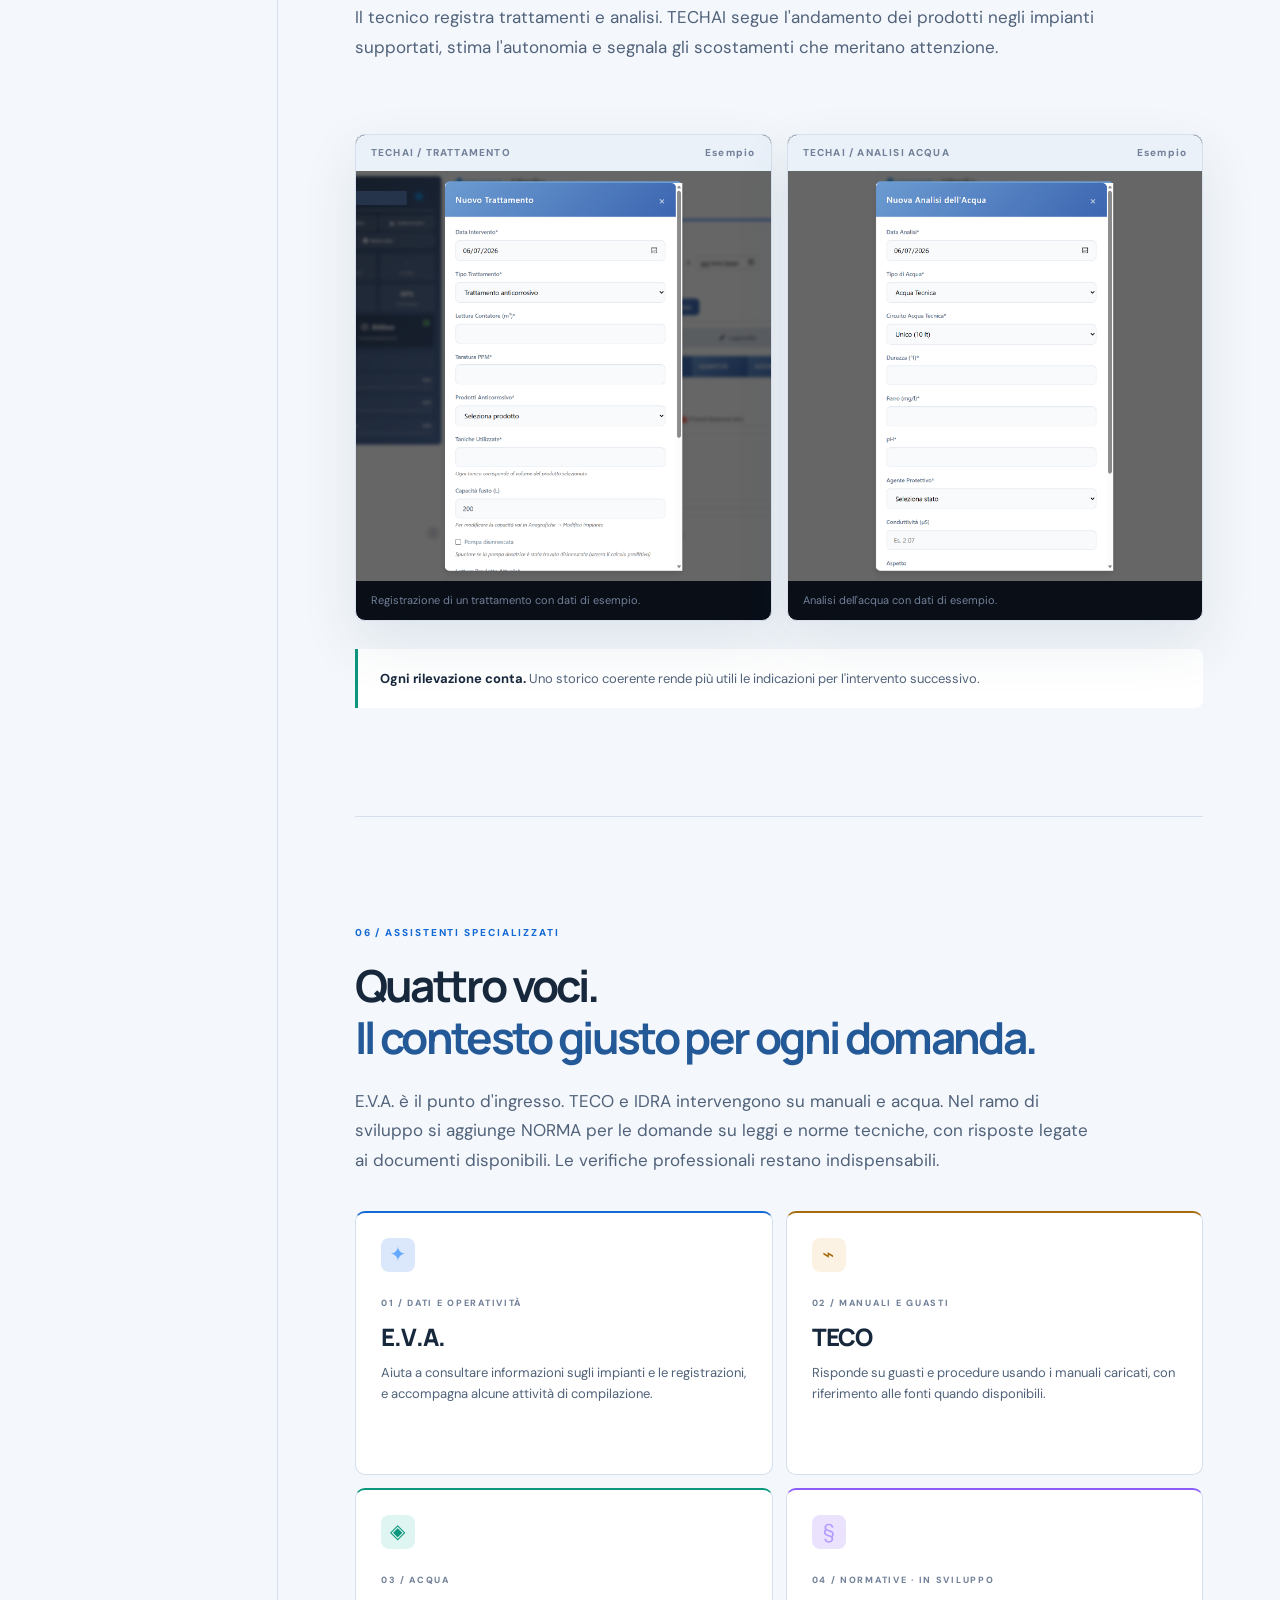
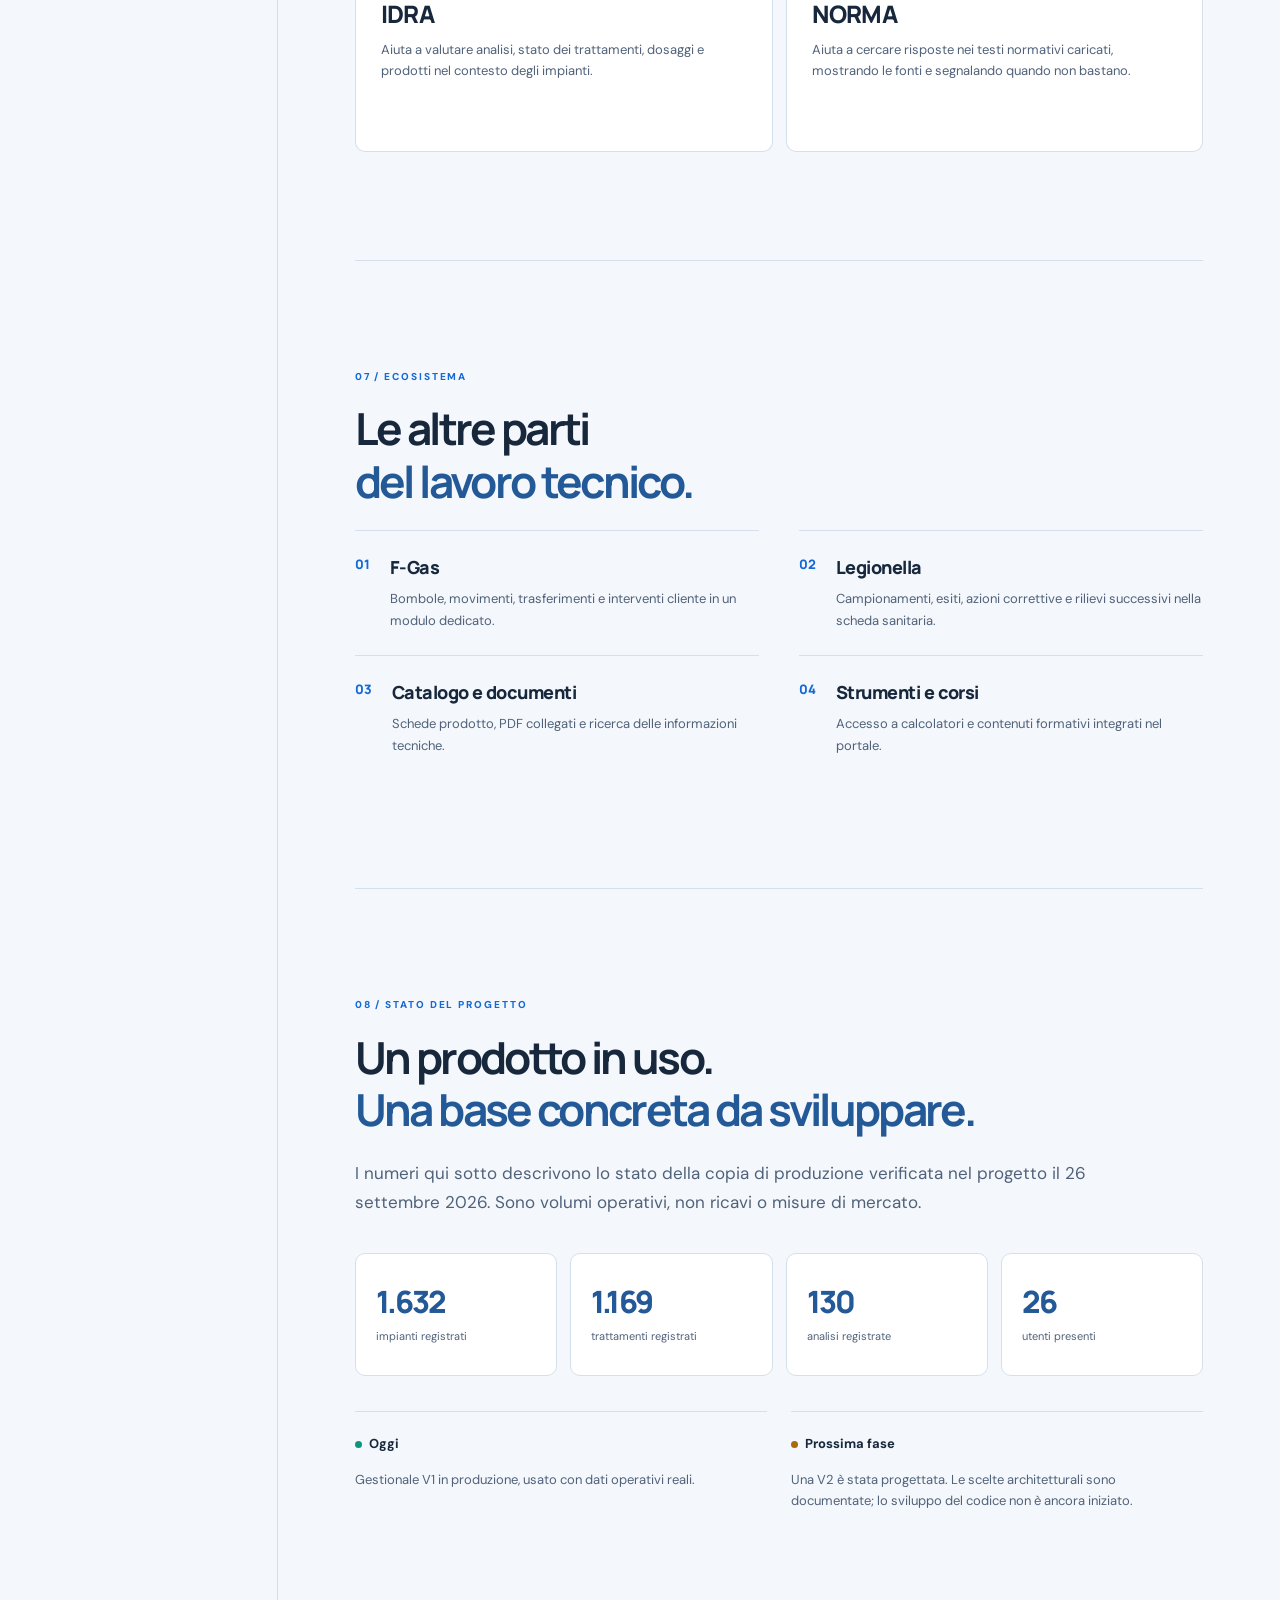
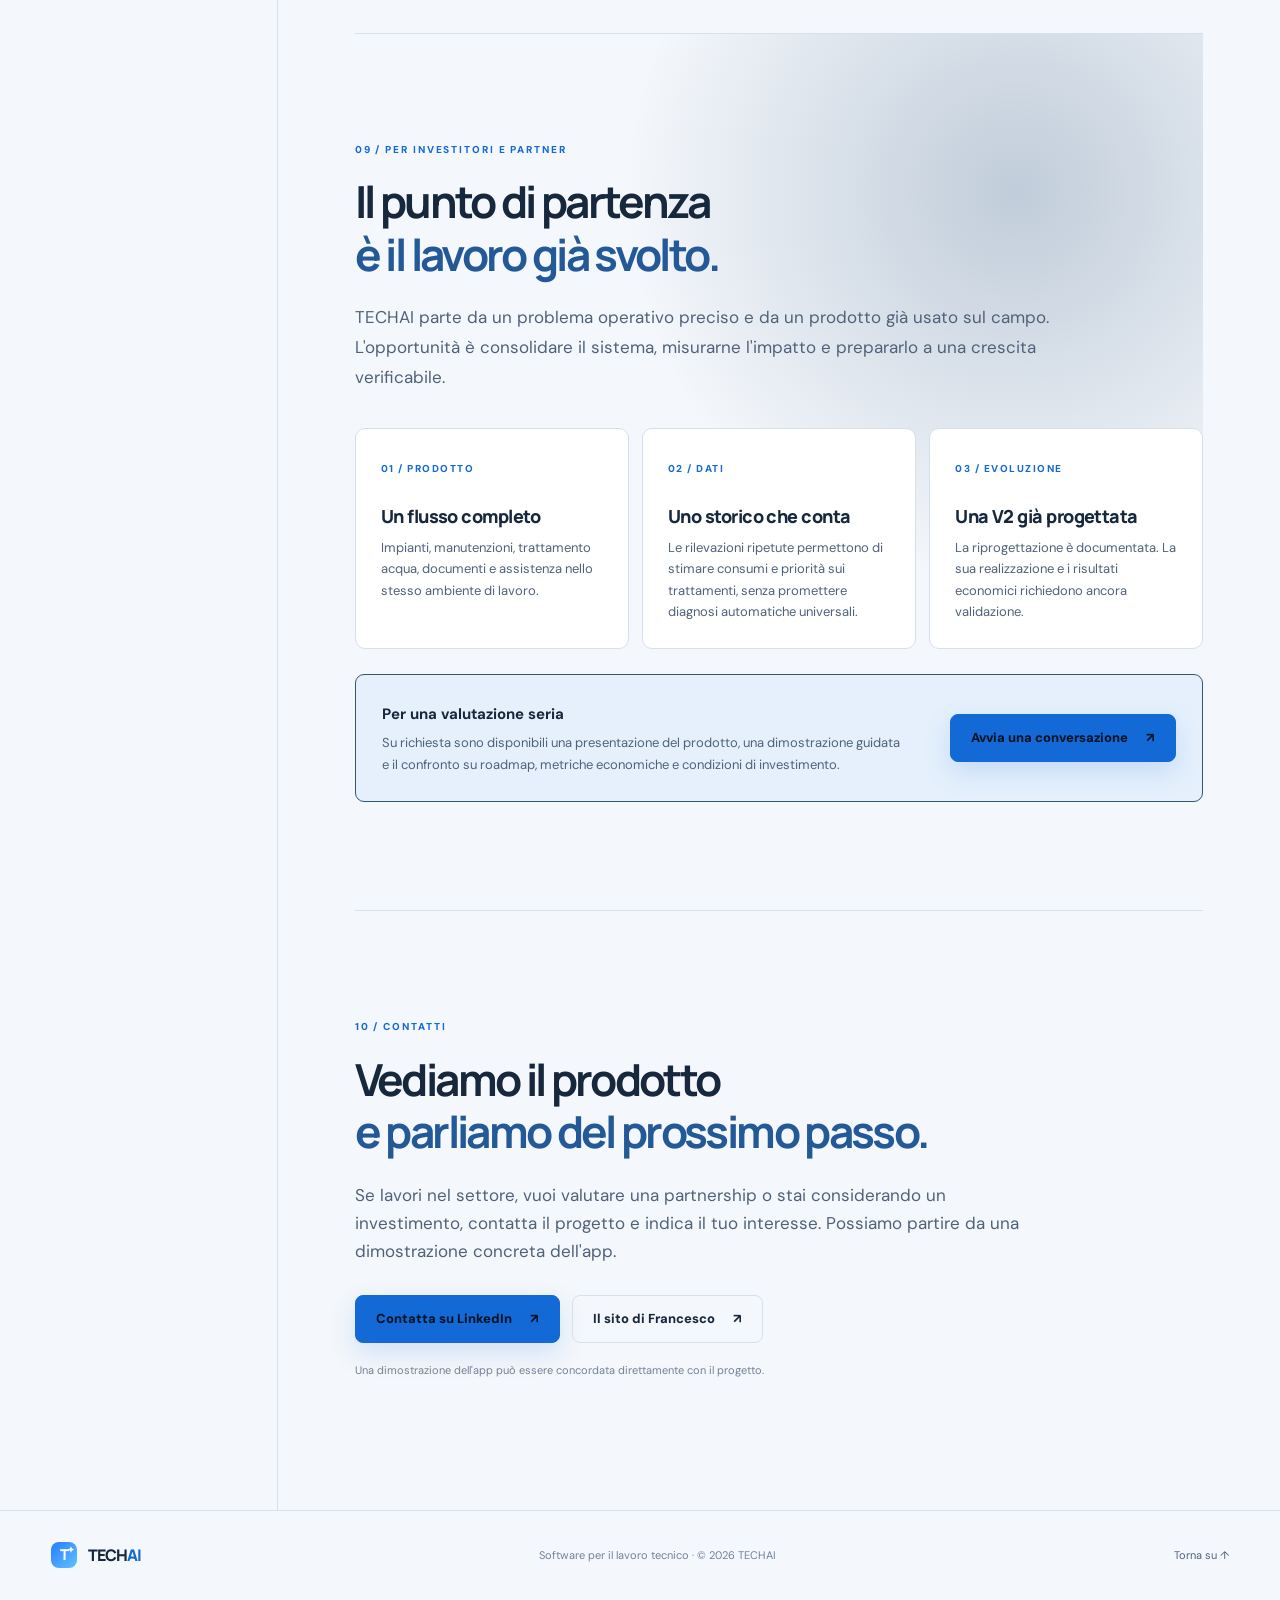
==== commit 7f1ed04a: "feat: aggiunge NORMA alla preview TECHAI" ====
--- a/index.html
+++ b/index.html
@@ -6,7 +6,7 @@
   <meta name="theme-color" content="#f4f7fb">
   <meta name="description" content="TECHAI unisce impianti, manutenzioni, trattamento acqua, dati di consumo e assistenti specializzati nel lavoro quotidiano dei tecnici HVAC.">
   <title>TECHAI — Il lavoro tecnico, in un unico sistema</title>
-  <link rel="stylesheet" href="styles.css">
+  <link rel="stylesheet" href="styles.css?v=2">
   <script defer src="app.js"></script>
 </head>
 <body class="light">
@@ -32,7 +32,7 @@
       <div class="visual-head"><span class="visual-dots"><i></i><i></i><i></i></span><span>TECHAI / PANORAMICA OPERATIVA</span><span>● LIVE PRODUCT</span></div>
       <div class="visual-grid">
         <div class="visual-primary"><div class="visual-kicker">01 / DAL CAMPO</div><div class="visual-big">Un dato raccolto oggi<br><strong>orienta l'intervento di domani.</strong></div><div class="visual-flow"><span>Impianto</span><b>→</b><span>Rilevazione</span><b>→</b><span>Consumo</span><b>→</b><span>Priorità</span></div><div class="bars" aria-hidden="true"><i style="height:32%"></i><i style="height:46%"></i><i style="height:39%"></i><i style="height:61%"></i><i style="height:53%"></i><i style="height:72%"></i><i style="height:65%"></i><i style="height:82%"></i><i style="height:70%"></i><i style="height:94%"></i></div></div>
-        <div class="visual-side"><div class="visual-kicker">02 / ASSISTENZA</div><div class="agent-row"><span class="agent-symbol blue">✦</span><span><b>E.V.A.</b><small>Dati e operatività</small></span></div><div class="agent-row"><span class="agent-symbol amber">⌁</span><span><b>TECO</b><small>Manuali e guasti</small></span></div><div class="agent-row"><span class="agent-symbol teal">◈</span><span><b>IDRA</b><small>Trattamento acqua</small></span></div></div>
+        <div class="visual-side"><div class="visual-kicker">02 / ASSISTENZA</div><div class="agent-row"><span class="agent-symbol blue">✦</span><span><b>E.V.A.</b><small>Dati e operatività</small></span></div><div class="agent-row"><span class="agent-symbol amber">⌁</span><span><b>TECO</b><small>Manuali e guasti</small></span></div><div class="agent-row"><span class="agent-symbol teal">◈</span><span><b>IDRA</b><small>Trattamento acqua</small></span></div><div class="agent-row"><span class="agent-symbol violet">§</span><span><b>NORMA</b><small>Leggi e norme · in sviluppo</small></span></div></div>
       </div>
       <div class="visual-foot">Una rappresentazione del flusso, non una schermata dell'app.</div>
     </div>
@@ -45,13 +45,13 @@
 
       <section class="section" id="come-funziona"><div class="section-label">02 / DAL DATO ALL'AZIONE</div><h2>Una sequenza semplice.<br><span>Il valore cresce con lo storico.</span></h2><div class="steps"><div class="step"><span>01</span><div><h3>Apri la scheda dell'impianto</h3><p>Anagrafica, assegnazioni, manutenzioni e trattamenti nello stesso percorso operativo.</p></div></div><div class="step"><span>02</span><div><h3>Registra ciò che trovi</h3><p>Le rilevazioni e le attività del tecnico alimentano uno storico ordinato.</p></div></div><div class="step"><span>03</span><div><h3>Leggi i segnali</h3><p>Per i trattamenti supportati, TECHAI mostra l'autonomia stimata e richiama l'attenzione sugli scostamenti.</p></div></div><div class="step"><span>04</span><div><h3>Prepara l'intervento successivo</h3><p>Scadenze manutentive e segnali sui trattamenti aiutano a decidere dove concentrare il lavoro.</p></div></div></div><div class="callout"><b>La previsione dei consumi si basa sulle rilevazioni dei tecnici.</b> Gli assistenti AI aiutano invece a consultare dati e documenti e a rispondere alle domande.</div></section>
 
-      <section class="section" id="prodotto"><div class="section-label">03 / PANORAMICA</div><h2>Un sistema di lavoro,<br><span>connesso alle persone.</span></h2><p class="section-intro">TECHAI è un gestionale in uso per tecnici di impianti termici e idrici. Esplora le aree del prodotto e il percorso con cui i dati e la conoscenza diventano utili sul campo.</p><div class="module-grid"><a href="scopri.html#impianti" class="module"><span>↗</span><b>Impianti e manutenzioni</b><small>Storico, schede, scadenze</small></a><a href="scopri.html#acqua" class="module"><span>↗</span><b>Trattamento acqua</b><small>Misure, dosaggi, consumo</small></a><a href="scopri.html#intelligenza" class="module"><span>↗</span><b>Assistenti specializzati</b><small>E.V.A. · TECO · IDRA</small></a><a href="scopri.html#tracciabilita" class="module"><span>↗</span><b>F-Gas e legionella</b><small>Registrazioni dedicate</small></a><a href="scopri.html#prodotti" class="module"><span>↗</span><b>Catalogo e manuali</b><small>Schede prodotto e documenti</small></a><a href="scopri.html#strumenti" class="module"><span>↗</span><b>Strumenti e formazione</b><small>Calcolatori, Relatore e corsi</small></a></div><a class="discover-banner" href="scopri.html"><span><small>UNA PANORAMICA DA ESPLORARE</small><strong>Scopri cosa succede quando tutti questi strumenti lavorano insieme.</strong></span><b aria-hidden="true">↗</b></a></section>
+      <section class="section" id="prodotto"><div class="section-label">03 / PANORAMICA</div><h2>Un sistema di lavoro,<br><span>connesso alle persone.</span></h2><p class="section-intro">TECHAI è un gestionale in uso per tecnici di impianti termici e idrici. Esplora le aree del prodotto e il percorso con cui i dati e la conoscenza diventano utili sul campo.</p><div class="module-grid"><a href="scopri.html#impianti" class="module"><span>↗</span><b>Impianti e manutenzioni</b><small>Storico, schede, scadenze</small></a><a href="scopri.html#acqua" class="module"><span>↗</span><b>Trattamento acqua</b><small>Misure, dosaggi, consumo</small></a><a href="scopri.html#intelligenza" class="module"><span>↗</span><b>Assistenti specializzati</b><small>E.V.A. · TECO · IDRA · NORMA*</small></a><a href="scopri.html#tracciabilita" class="module"><span>↗</span><b>F-Gas e legionella</b><small>Registrazioni dedicate</small></a><a href="scopri.html#prodotti" class="module"><span>↗</span><b>Catalogo e manuali</b><small>Schede prodotto e documenti</small></a><a href="scopri.html#strumenti" class="module"><span>↗</span><b>Strumenti e formazione</b><small>Calcolatori, Relatore e corsi</small></a></div><a class="discover-banner" href="scopri.html"><span><small>UNA PANORAMICA DA ESPLORARE · *NORMA IN SVILUPPO</small><strong>Scopri cosa succede quando tutti questi strumenti lavorano insieme.</strong></span><b aria-hidden="true">↗</b></a></section>
 
       <section class="section detail-section" id="impianti"><div class="section-label">04 / IMPIANTI</div><h2>Ogni impianto,<br><span>con il suo contesto.</span></h2><p class="section-intro">La scheda raccoglie dati tecnici, manutenzioni e storico degli interventi. Le attività periodiche mostrano ultima esecuzione e stato; più interventi possono essere registrati insieme.</p><figure class="screenshot"><div class="shot-bar"><span>TECHAI / IMPIANTI</span><span>Schermata dimostrativa</span></div><img src="assets/04-dettaglio-impianto-manutenzioni.png" alt="Scheda dimostrativa di un impianto con l'elenco delle manutenzioni e le relative scadenze" loading="lazy"><figcaption>Schermata del prodotto con dati di esempio.</figcaption></figure><div class="detail-points"><div><b>Schede configurabili</b><span>Tipi di manutenzione attivati sugli impianti che li richiedono.</span></div><div><b>Carta d'identità</b><span>Descrizione tecnica, sezioni dedicate e galleria fotografica.</span></div><div><b>Vista delle scadenze</b><span>Interventi eseguiti, da fare e mai eseguiti.</span></div></div></section>
 
       <section class="section detail-section" id="acqua"><div class="section-label">05 / TRATTAMENTI ACQUA</div><h2>Dalla rilevazione<br><span>alla previsione di consumo.</span></h2><p class="section-intro">Il tecnico registra trattamenti e analisi. TECHAI segue l'andamento dei prodotti negli impianti supportati, stima l'autonomia e segnala gli scostamenti che meritano attenzione.</p><div class="split-shots"><figure class="screenshot"><div class="shot-bar"><span>TECHAI / TRATTAMENTO</span><span>Esempio</span></div><img src="assets/06-nuovo-trattamento.png" alt="Modulo dimostrativo di registrazione di un trattamento anticorrosivo" loading="lazy"><figcaption>Registrazione di un trattamento con dati di esempio.</figcaption></figure><figure class="screenshot"><div class="shot-bar"><span>TECHAI / ANALISI ACQUA</span><span>Esempio</span></div><img src="assets/07-nuova-analisi-acqua.png" alt="Modulo dimostrativo per registrare un'analisi dell'acqua" loading="lazy"><figcaption>Analisi dell'acqua con dati di esempio.</figcaption></figure></div><div class="callout"><b>Ogni rilevazione conta.</b> Uno storico coerente rende più utili le indicazioni per l'intervento successivo.</div></section>
 
-      <section class="section" id="assistenti"><div class="section-label">06 / ASSISTENTI SPECIALIZZATI</div><h2>Tre assistenti.<br><span>Tre domande diverse.</span></h2><p class="section-intro">E.V.A. è il punto d'ingresso. TECO e IDRA intervengono quando la domanda richiede un contesto specifico. Le risposte tecniche dipendono dalle fonti disponibili: se un dato non c'è, l'assistente deve segnalarlo.</p><div class="agent-cards"><article class="agent-card eva"><span class="agent-symbol blue">✦</span><div class="agent-code">01 / DATI E OPERATIVITÀ</div><h3>E.V.A.</h3><p>Aiuta a consultare informazioni sugli impianti e le registrazioni, e accompagna alcune attività di compilazione.</p></article><article class="agent-card teco"><span class="agent-symbol amber">⌁</span><div class="agent-code">02 / MANUALI E GUASTI</div><h3>TECO</h3><p>Risponde su guasti e procedure usando i manuali caricati, con riferimento alle fonti quando disponibili.</p></article><article class="agent-card idra"><span class="agent-symbol teal">◈</span><div class="agent-code">03 / ACQUA</div><h3>IDRA</h3><p>Aiuta a valutare analisi, stato dei trattamenti, dosaggi e prodotti nel contesto degli impianti.</p></article></div></section>
+      <section class="section" id="assistenti"><div class="section-label">06 / ASSISTENTI SPECIALIZZATI</div><h2>Quattro voci.<br><span>Il contesto giusto per ogni domanda.</span></h2><p class="section-intro">E.V.A. è il punto d'ingresso. TECO e IDRA intervengono su manuali e acqua. Nel ramo di sviluppo si aggiunge NORMA per le domande su leggi e norme tecniche, con risposte legate ai documenti disponibili. Le verifiche professionali restano indispensabili.</p><div class="agent-cards"><article class="agent-card eva"><span class="agent-symbol blue">✦</span><div class="agent-code">01 / DATI E OPERATIVITÀ</div><h3>E.V.A.</h3><p>Aiuta a consultare informazioni sugli impianti e le registrazioni, e accompagna alcune attività di compilazione.</p></article><article class="agent-card teco"><span class="agent-symbol amber">⌁</span><div class="agent-code">02 / MANUALI E GUASTI</div><h3>TECO</h3><p>Risponde su guasti e procedure usando i manuali caricati, con riferimento alle fonti quando disponibili.</p></article><article class="agent-card idra"><span class="agent-symbol teal">◈</span><div class="agent-code">03 / ACQUA</div><h3>IDRA</h3><p>Aiuta a valutare analisi, stato dei trattamenti, dosaggi e prodotti nel contesto degli impianti.</p></article><article class="agent-card norma"><span class="agent-symbol violet">§</span><div class="agent-code">04 / NORMATIVE · IN SVILUPPO</div><h3>NORMA</h3><p>Aiuta a cercare risposte nei testi normativi caricati, mostrando le fonti e segnalando quando non bastano.</p></article></div></section>
 
       <section class="section" id="altre-funzioni"><div class="section-label">07 / ECOSISTEMA</div><h2>Le altre parti<br><span>del lavoro tecnico.</span></h2><div class="list-grid"><article><span>01</span><div><h3>F-Gas</h3><p>Bombole, movimenti, trasferimenti e interventi cliente in un modulo dedicato.</p></div></article><article><span>02</span><div><h3>Legionella</h3><p>Campionamenti, esiti, azioni correttive e rilievi successivi nella scheda sanitaria.</p></div></article><article><span>03</span><div><h3>Catalogo e documenti</h3><p>Schede prodotto, PDF collegati e ricerca delle informazioni tecniche.</p></div></article><article><span>04</span><div><h3>Strumenti e corsi</h3><p>Accesso a calcolatori e contenuti formativi integrati nel portale.</p></div></article></div></section>
 
--- a/styles.css
+++ b/styles.css
@@ -8,4 +8,7 @@
 .discover-banner{display:flex;align-items:center;justify-content:space-between;gap:24px;margin-top:20px;padding:28px 30px;border:1px solid color-mix(in srgb,var(--accent) 35%,var(--line));border-radius:12px;background:linear-gradient(110deg,color-mix(in srgb,var(--accent) 11%,var(--panel)),var(--panel));transition:transform .2s,box-shadow .2s}.discover-banner:hover{transform:translateY(-3px);box-shadow:var(--shadow)}.discover-banner small{display:block;margin-bottom:7px;color:var(--accent);font-size:10px;font-weight:800;letter-spacing:.16em}.discover-banner strong{display:block;font:800 clamp(17px,2vw,23px)/1.35 Manrope,sans-serif;letter-spacing:-.04em}.discover-banner>b{font:800 28px Manrope,sans-serif;color:var(--accent)}body.light .hero-visual .visual-flow{color:#b9c7d8}body.light .hero-visual .visual-flow b{color:#6cb3ff}body.light .hero-visual .agent-row small{color:#9fb1c7}body.light .hero-visual .visual-head span:last-child{color:#62dcc8}
 @media(max-width:1100px){.hero{grid-template-columns:1fr;gap:60px;min-height:auto;padding-top:90px}.hero-visual{max-width:700px;transform:none}.page-shell{grid-template-columns:220px minmax(0,1fr)}.rail-inner{padding-left:18px}.content{padding:0 36px}.three-grid,.agent-cards,.investor-grid{grid-template-columns:1fr 1fr}.metric-grid{grid-template-columns:repeat(2,1fr)}}
 @media(max-width:760px){.topbar{height:60px;padding:0 18px}.brand-tag,.top-actions>a:not(.button){display:none}.top-actions{gap:10px}.button-small{min-height:34px;font-size:11px}.hero{padding:72px 22px 72px}.hero h1{font-size:clamp(39px,10vw,60px)}.hero-lead{font-size:16px}.visual-grid{grid-template-columns:1fr}.visual-primary,.visual-side{min-height:0}.visual-side{display:flex;gap:10px;flex-wrap:wrap}.visual-side .visual-kicker{width:100%}.agent-row{padding:6px 0;border:0;flex:1 1 120px}.page-shell{display:block}.rail{position:sticky;top:60px;z-index:20;border-right:0;background:var(--bg);border-bottom:1px solid var(--line)}.rail-inner{height:auto;padding:10px 20px}.rail-label,.rail-search,.rail-bottom,#railNav .nav-group{display:none}#railNav{display:flex;gap:4px;overflow:auto;margin:0;padding:0;scrollbar-width:none}#railNav a{flex:0 0 auto;padding:8px 11px;border-left:0;border-bottom:2px solid transparent;border-radius:5px 5px 0 0;font-size:12px}#railNav a.active{border-left:0;border-bottom-color:var(--accent)}.content{padding:0 22px}.section{padding:75px 0}.three-grid,.module-grid,.agent-cards,.investor-grid,.list-grid,.detail-points,.split-shots,.state-grid{grid-template-columns:1fr}.feature-card,.agent-card,.investor-grid article{min-height:0}.detail-points{gap:20px}.screenshot img{max-height:350px}.split-shots .screenshot img{height:320px}.investor-note{display:block}.investor-note .button{margin-top:20px}.footer{display:block}.footer>*{display:block;margin:0 0 12px}.footer .brand{display:inline-flex}.section-intro{font-size:15px}}
+.agent-symbol.violet{background:#8b5cf62b;color:#b49aff}.agent-card.norma{border-top:2px solid #8b5cf6}.agent-cards{grid-template-columns:repeat(4,minmax(0,1fr))}
+@media(max-width:1350px){.agent-cards{grid-template-columns:repeat(2,minmax(0,1fr))}}
+@media(max-width:760px){.agent-cards{grid-template-columns:1fr}}
 @media(prefers-reduced-motion:reduce){html{scroll-behavior:auto}.button,.module{transition:none}}
